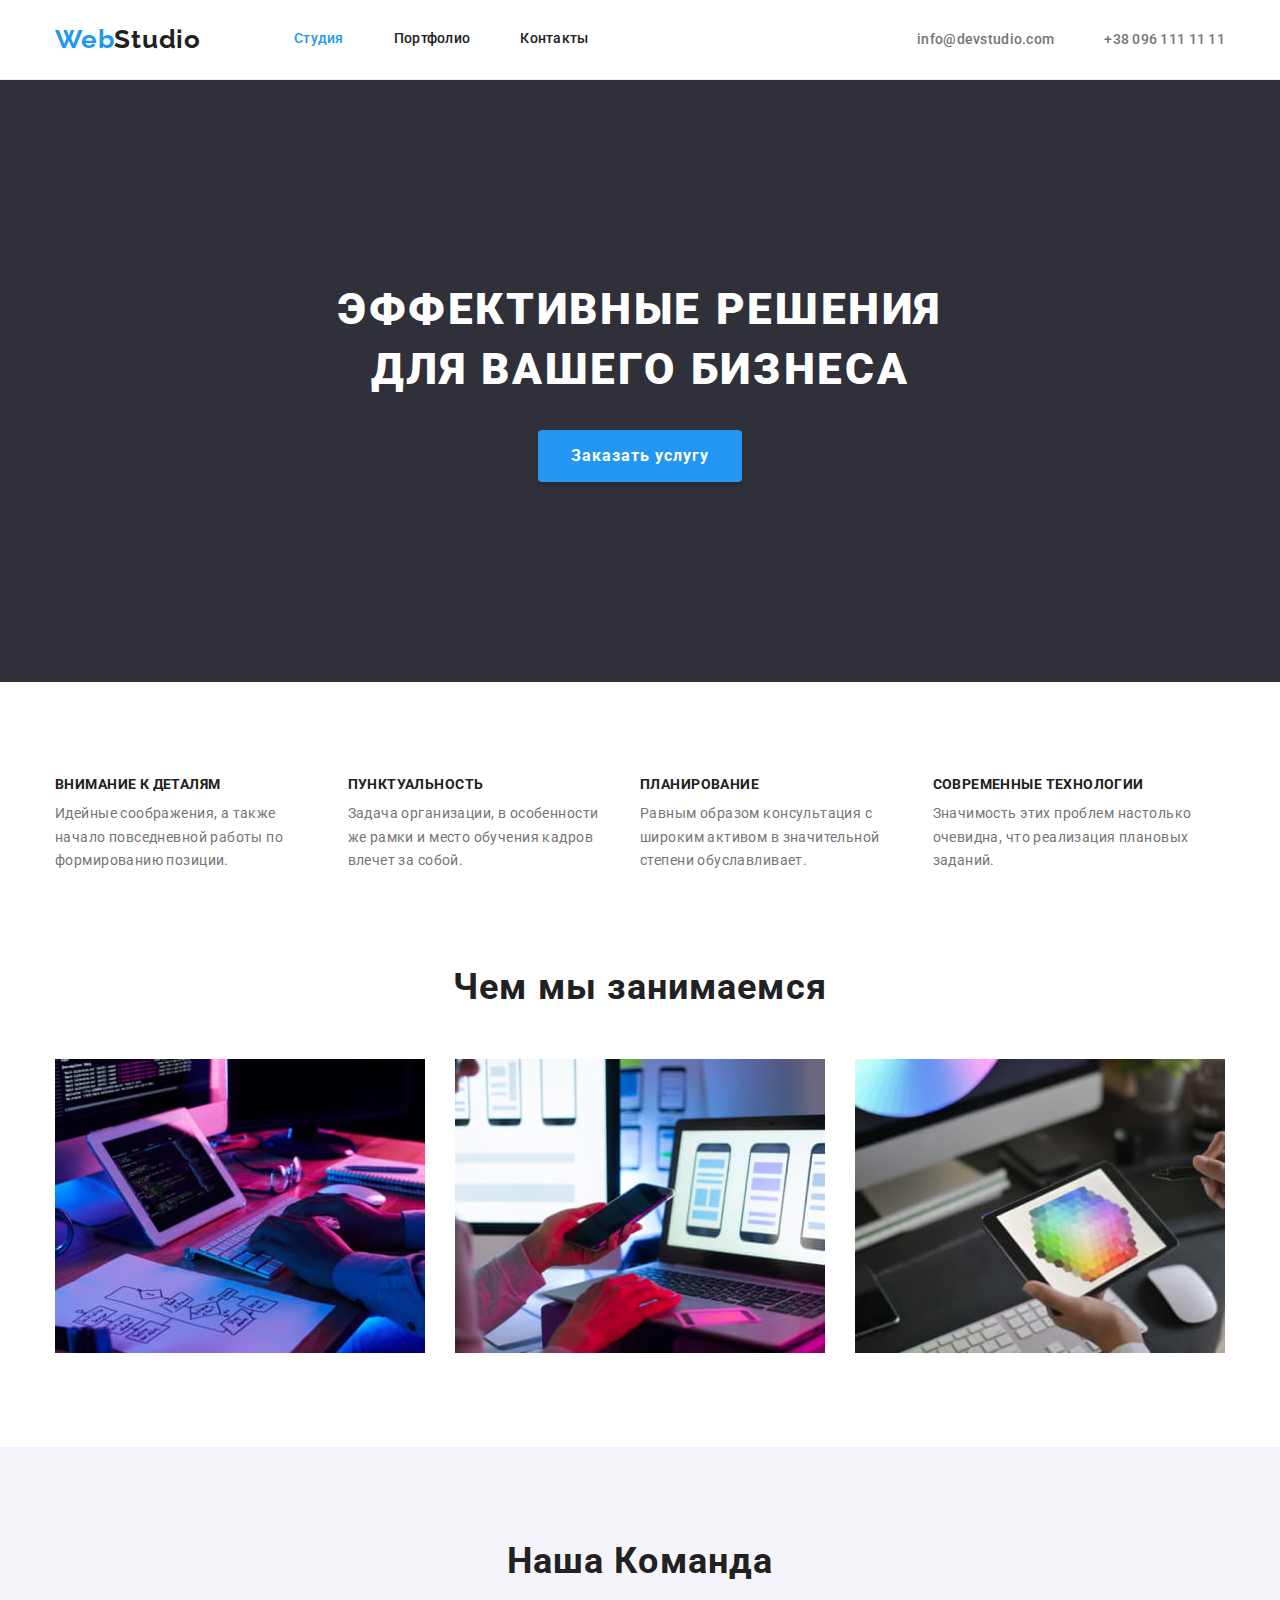
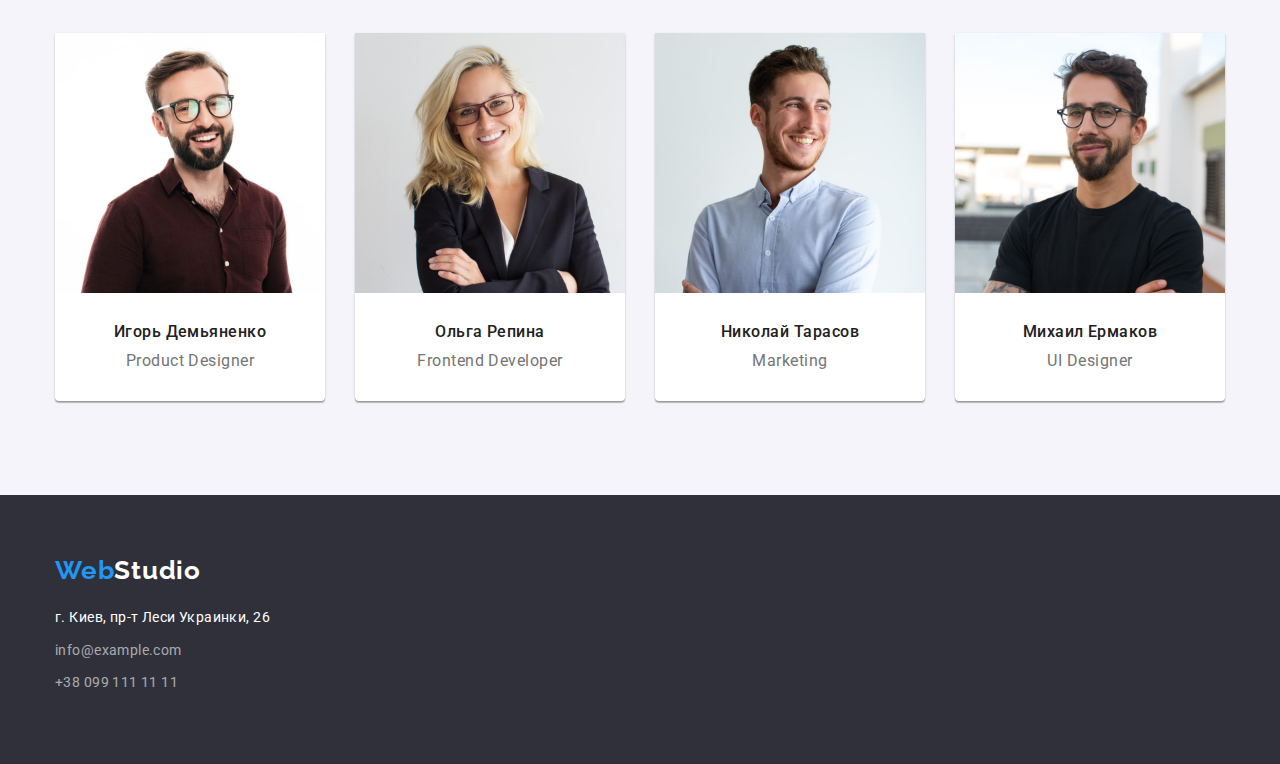
==== index.html @ 769a9702 "+" ====
<!DOCTYPE html>
<html lang="ru">
  <head>
    <meta charset="UTF-8" />
    <meta name="viewport" content="width=device-width, initial-scale=1.0" />
    <title>Студия</title>
    <link rel="preconnect" href="https://fonts.googleapis.com" />
    <link rel="preconnect" href="https://fonts.gstatic.com" crossorigin />
    <link
      href="https://fonts.googleapis.com/css2?family=Raleway:wght@700&family=Roboto:wght@400;500;700;900&display=swap"
      rel="stylesheet"
    />
    <link
      rel="stylesheet"
      href="https://cdnjs.cloudflare.com/ajax/libs/modern-normalize/1.1.0/modern-normalize.min.css"
      integrity="sha512-wpPYUAdjBVSE4KJnH1VR1HeZfpl1ub8YT/NKx4PuQ5NmX2tKuGu6U/JRp5y+Y8XG2tV+wKQpNHVUX03MfMFn9Q=="
      crossorigin="anonymous"
      referrerpolicy="no-referrer"
    />
    <link rel="stylesheet" href="./css/styles.css" />
  </head>
  <body>
    <!-- верхняя линия -->
    <header class="header">
      <section class="section-nav">
       <div class="container header-container">
     <nav class="header-navigation">
          <div class="logo">
            <a class="logo link" href="./index.html">Web<span>Studio</span></a>
          </div>
            <ul class="site-nav list">
              <li class="header-item">
                <a href="#" class="header-link current link">Студия</a>
              </li>
              <li class="header-item">
                <a href="./portfolio.html" class="header-link link"
                  >Портфолио</a>
              </li>
              <li class="header-item">
                <a href="#" class="header-link link">Контакты</a>
              </li>
            </ul>
          </nav>
          <div class="header-navigation connect">
            <a class="navigation-link link" href="mailto:info@devstudio.com"
              >info@devstudio.com</a>
            <a class="navigation-link link" href="tel:+380961111111"
              >+38 096 111 11 11</a>
          </div>
        </nav>
    </div>
    </section>
    </header>
    <!-- tagline -->
    <main>
      <section class="section hero">
        <div class="container hero-container">
          <h1 class="hero-title">эффективные решения для вашего бизнеса</h1>
          <button class="btn hero-button" type="button">Заказать услугу</button>
        </div>
      </section>
      <!-- особенности -->
      <section class="section">
        <div class="container">
          <h2 class="section-title" hidden>Наши преимущества</h2>
          <ul class="description list">
            <li class="description-item">
              <h3 class="description-title">внимание к деталям</h3>
              <p class="description-text">Идейные соображения, а также начало повседневной работы по
                формированию позиции.
              </p>
            </li>
            <li class="description-item">
              <h3 class="description-title">пунктуальность</h3>
              <p class="description-text">Задача организации, в особенности же рамки и место обучения
                кадров влечет за собой.
              </p>
            </li>
            <li class="description-item">
              <h3 class="description-title">планирование</h3>
              <p class="description-text">Равным образом консультация с широким активом в значительной
                степени обуславливает.
              </p>
            </li>
            <li class="description-item">
              <h3 class="description-title">современные технологии</h3>
              <p class="description-text">Значимость этих проблем настолько очевидна, что реализация
                плановых заданий.
              </p>
            </li>
          </ul>
        </div>
      </section>
      <!-- чем мы занимаемся -->
      <section class="section about">
        <div class="container">
          <h2 class="section-title">Чем мы занимаемся</h2>
          <ul class="gallery list">
            <li class="about-item">
              <img
                src="./img/img.jpg"
                alt="пальцы на клавиатуре печатают код"
                width="370"
                height="294"
              />
            </li>
            <li class="about-item">
              <img
                src="./img/img-2.jpg"
                alt="женщина с телефоном в руках смотрит на экран ноутбука"
                width="370"
                height="294"
              />
            </li>
            <li class="about-item">
              <img
                src="./img/img-3.jpg"
                alt="девушка на планшете смотрит на цветовую палитру"
                width="370"
                height="294"
              />
            </li>
          </ul>
        </div>
      </section>
      <!-- наша команда -->
      <section class="section team">
        <div class="container team-cards">
          <h2 class="section-title">Наша Команда</h2>
          <ul class="gallery list">
            <li class="team-section-item">
              <div class="card">
                <img
                  src="./img/img01.jpg"
                  alt="продукт дизайнер"
                  width="270"
                  height="260"
                />
                <div class="card-body">
                  <h3 class="cards-title">Игорь Демьяненко</h3>
                  <p class="team-item-text">Product Designer</p>
                </div>
              </div>
            </li>
            <li class="team-section-item">
              <div class="card">
                <img
                  src="./img/img02.jpg"
                  alt="фронтэнд разработчик"
                  width="270"
                  height="260"
                />
                <div class="card-body">
                  <h3 class="cards-title">Ольга Репина</h3>
                  <p class="team-item-text">Frontend Developer</p>
                </div>
              </div>
            </li>
            <li class="team-section-item">
              <div class="card">
                <img
                  src="./img/img03.jpg"
                  alt="маркетинг"
                  width="270"
                  height="260"
                />
                <div class="card-body">
                  <h3 class="cards-title">Николай Тарасов</h3>
                  <p class="team-item-text">Marketing</p>
                </div>
              </div>
            </li>
            <li class="team-section-item">
              <div class="card">
                <img
                  src="./img/img04.jpg"
                  alt="UI дизайнер"
                  width="270"
                  height="260"
                />
                <div class="card-body">
                  <h3 class="cards-title">Михаил Ермаков</h3>
                  <p class="team-item-text">UI Designer</p>
                </div>
              </div>
            </li>
          </ul>
        </div>
      </section>
    </main>
    <!-- подвал -->
    <footer class="footer">
      <div class="container">
        <div class="footer-design">
          <a class="logo logo-white link" href="./index.html"
            >Web<span>Studio</span></a
          >
        </div>
        <!--адрес-->
        <address class="footer-contacts">
          <ul class="footer-list list">
            <li class="footer-item">
              <a
                class="adress link"
                href="https://goo.gl/maps/Gm489NzdUtgBx8p3A"
                target="_blank"
                rel="noopener noreferrer"
                >г. Киев, пр-т Леси Украинки, 26</a
              >
            </li>
            <li class="footer-item">
              <a class="footer-link link" href="mailto:info@example.com"
                >info@example.com</a
              >
            </li>
            <li class="footer-item">
              <a class="footer-link link" href="tel:+380991111111"
                >+38 099 111 11 11</a
              >
            </li>
          </ul>
        </address>
      </div>
    </footer>
  </body>
</html>
---- css/styles.css ----
:root {
  --primary-text-color: #212121;
  --second-text-color: #ffffff;
  --accent-color: #2196f3;
  --hero-bg-color: #2f303a;
  --paragraph-color: #757575;
  --link-color: #757575;
  --footer-link-color: rgba(255, 255, 255, 0.6);
  --team-bg-color: #f5f4fa;
  --footer-bg-color: #2f303a;
  --first-button-color: #ffffff;
  --second-button-color: #212121;
  --main-bg-lite-color: #ffffff;
}

html {
  box-sizing: border-box;
}

*,
*::before,
*::after {
  box-sizing: inherit;
}

body {
  font-family: Roboto, sans-serif;
  background-color: var(--second-text-color);
  color: var(--primary-text-color);
  padding: 0;
  margin: 0;
  border: none;
  outline: none;
}

.container {
  width: 1200px;
  margin: 0 auto;
  padding: 0 15px;
}

.section {
  display: block;
  text-align: center;
  padding: 94px 0;
}

img {
  display: block;
  max-width: 100%;
  height: auto;
}

.list {
  list-style: none;
  margin: 0;
  padding: 0;
}

.header {
  border-bottom: 1px solid #ececec;
}

.link {
  text-decoration: none;
}

a {
  display: inline-block;
  text-decoration: none;
  color: inherit;
  cursor: pointer;
}

p,
ul,
h1,
h2,
h3,
h4,
h5,
h6 {
  padding: 0;
  margin: 0;
  border: none;
  outline: none;
}

ul {
  list-style: none;
}

.visually-hidden {
  position: absolute;
  width: 1px;
  height: 1px;
  margin: -1px;
  border: 0;
  padding: 0;
  white-space: nowrap;
  clip-path: inset(100%);
  clip: rect(0 0 0 0);
  overflow: hidden;
}

/* ------HEADER------ */

.header {
  display: flex;
  justify-content: space-between;
  justify-content: center;
  height: 80px;
  padding-top: 24px;
  padding-bottom: 25px;
  border-bottom: 1px solid #ececec;
}

.header-container {
  display: flex;
  align-items: center;
  box-sizing: border-box;
  min-width: 1200px;
  align-content: center;
  background-color: var(--main-bg-lite-color);
}

.connect {
  margin-left: auto;
}

.header-navigation {
  display: flex;
  align-items: center;
  font-style: normal;
  font-weight: 500;
  font-size: 14px;
  line-height: 16px;
  letter-spacing: 0.02em;
}

.logo {
  color: var(--accent-color);
  font-family: Raleway, sans-serif;
  display: inline-block;
  font-weight: 700;
  font-size: 26px;
  line-height: 1.19;
  letter-spacing: 0.03em;
}
.logo span {
  color: var(--primary-text-color);
}

.header-link {
  align-items: center;
  font-weight: 500;
  font-size: 14px;
  line-height: 1.14;
  letter-spacing: 0.02em;
}
.header-link:hover,
.header-link:focus {
  color: var(--accent-color);
}

.navigation-link {
  color: var(--link-color);
  margin-left: 50px;
}
.navigation-link:hover,
.navigation-link:focus {
  color: var(--accent-color);
}
.site-nav {
  display: flex;
  align-items: center;
  flex-wrap: wrap;
  margin-left: 93px;
}
.header-item {
  display: flex;
  align-items: center;
  padding-right: 50px;
}

.site-nav .header-link.current {
  color: var(--accent-color);
}

/* ------HERO------ */
.hero {
  max-width: 1600px;
  min-height: 600px;
  text-align: center;
  align-items: center;
  margin-right: auto;
  margin-left: auto;
  padding-top: 200px;
  padding-bottom: 200px;
  background: var(--hero-bg-color);
}

.hero-container {
  display: flex;
  flex-direction: column;
  justify-content: center;
  align-items: center;
}

.section.hero {
  border: 1 px solid transparent;
}

.hero-title {
  max-width: 696px;
  text-transform: uppercase;
  margin: 0 auto 30px;
  padding: 0;
  color: var(--second-text-color);
  font-weight: 900;
  font-size: 44px;
  line-height: 1.36;
  letter-spacing: 0.06em;
}

.hero-button {
  min-width: 200 px;
  font-weight: 700;
  font-family: inherit;
  font-size: 16px;
  line-height: 1.87;
  display: inline-block;
  align-items: center;
  text-align: center;
  letter-spacing: 0.06em;
  color: var(--first-button-color);
  margin: 0 auto;
  padding: 10px 32px;
  border: 1px solid transparent;
  border-radius: 4 px;
}
.hero-button {
  background: var(--accent-color);
  box-shadow: 0px 4px 4px rgba(0, 0, 0, 0.15);
  border-radius: 4px;
}

.btn {
  cursor: pointer;
  min-height: 38 px;
  padding: 6 px 22 px;
  font-style: inherit;
}

/* Sections */

.section-title {
  text-align: center;
  font-weight: 700;
  font-size: 36px;
  line-height: 1.16;
  letter-spacing: 0.03em;
  margin-bottom: 50px;
  color: var(--primary-text-color);
}
.description {
  display: flex;
  align-items: center;
  text-align: left;
  justify-content: space-between;
}

.description-item {
  width: 270px;
  font-size: 14px;
  letter-spacing: 0.03em;
  color: var(--paragraph-color);
  margin-right: 30px;
}

.description-title {
  margin-bottom: 10px;
  text-transform: uppercase;
  font-weight: 700;
  font-size: 14px;
  line-height: 16px;
  letter-spacing: 0.03em;
  color: var(--primary-text-color);
}

.description-text {
  line-height: 1.71;
}

/* ------ABOUT------ */

.about {
  display: flex;
  flex-wrap: wrap;
  justify-content: space-between;
  padding-top: 0;
  flex-basis: calc (100% / 3 - 30px);
}

.gallery {
  display: flex;
  justify-content: space-between;
  align-items: center;
  margin: 0 auto;
}

.about-item {
  mix-blend-mode: normal;
}

/* ------TEAM------ */
.team {
  background-color: var(--team-bg-color);
}

.team-cards {
  align-items: center;
}
.card {
  background-color: var(--main-bg-lite-color);
  box-shadow: 0px 1px 3px rgba(0, 0, 0, 0.12), 0px 1px 1px rgba(0, 0, 0, 0.14),
    0px 2px 1px rgba(0, 0, 0, 0.2);
  border-radius: 0px 0px 4px 4px;
}
.card-body {
  padding-top: 30px;
  padding-bottom: 30px;
}

.team-item {
  background: #ffffff;
  box-shadow: 0px 1px 3px rgba(0, 0, 0, 0.12), 0px 1px 1px rgba(0, 0, 0, 0.14),
    0px 2px 1px rgba(0, 0, 0, 0.2);
  border-radius: 0px 0px 4px 4px;
}
.cards-title {
  font-weight: 500;
  font-size: 16px;
  line-height: 1.18;
  text-align: center;
  letter-spacing: 0.03em;
  margin: 0 0 10px 0;
}

.team-item-text {
  font-size: 16px;
  line-height: 1.18;
  text-align: center;
  letter-spacing: 0.03em;
  margin: 0;
  padding: 0;
  color: var(--paragraph-color);
}

/* ------FOOTER------ */
.logo-white span {
  color: var(--second-text-color);
}

.footer {
  padding: 60px 0;
  background: var(--footer-bg-color);
  color: var(--second-text-color);
}
.footer-design {
  width: 1170px;
  margin-bottom: 20px;
}
.footer-contacts {
  display: flex;
  flex-direction: column;
}
.footer-link {
  font-style: normal;
  font-size: 14px;
  line-height: 1.71;
  letter-spacing: 0.03em;
  color: var(--footer-link-color);
  margin-bottom: 9px;
}
.footer-link:hover,
.footer-link:focus {
  color: var(--accent-color);
}
.footer-item > a.adress {
  font-size: 14px;
  line-height: 1.71;
  letter-spacing: 0.03em;
  color: var(--second-text-color);
  font-style: normal;
  margin-bottom: 9px;
}
/* --------------------PORTFOLIO-------------------- */

.menu-list {
  display: flex;
  justify-content: center;
  margin-bottom: 50px;
}
.menu-button {
  font-weight: 500;
  font-size: 16px;
  line-height: 1.62;
  text-align: center;
  letter-spacing: 0.03em;
  color: var(--second-button-color);
  font-family: inherit;
  cursor: pointer;
  border: none;
  background: #f5f4fa;
  border-radius: 4px;
  padding: 6px 22px;
}

.menu-item {
  margin-right: 8px;
}

.menu-button:hover,
.menu-button:focus {
  background-color: var(--accent-color);
  color: var(--second-text-color);
}

.portfolio {
  display: flex;
  flex-wrap: wrap;
  text-align: left;
  margin-right: -30px;
  margin-bottom: -30px;
}
.portfolio-item {
  display: flex;
  flex-direction: column;
  margin-right: 30px;
  margin-bottom: 30px;
}

.portfolio-description {
  border: 1px solid #eeeeee;
  border-top: none;
  padding: 20px 24px;
}

.portfolio-name {
  font-weight: 700;
  font-size: 18px;
  line-height: 2;
  letter-spacing: 0.06em;
  color: var(--primary-text-color);
  margin-bottom: 4px;
}
.portfolio-text {
  font-size: 16px;
  line-height: 1.87;
  letter-spacing: 0.03em;
  color: var(--link-color);
}

.active {
  color: var(--second-text-color);
  background-color: var(--accent-color);
  box-shadow: 0px 3px 1px rgba(0, 0, 0, 0.1), 0px 1px 2px rgba(0, 0, 0, 0.08),
    0px 2px 2px rgba(0, 0, 0, 0.12);
}
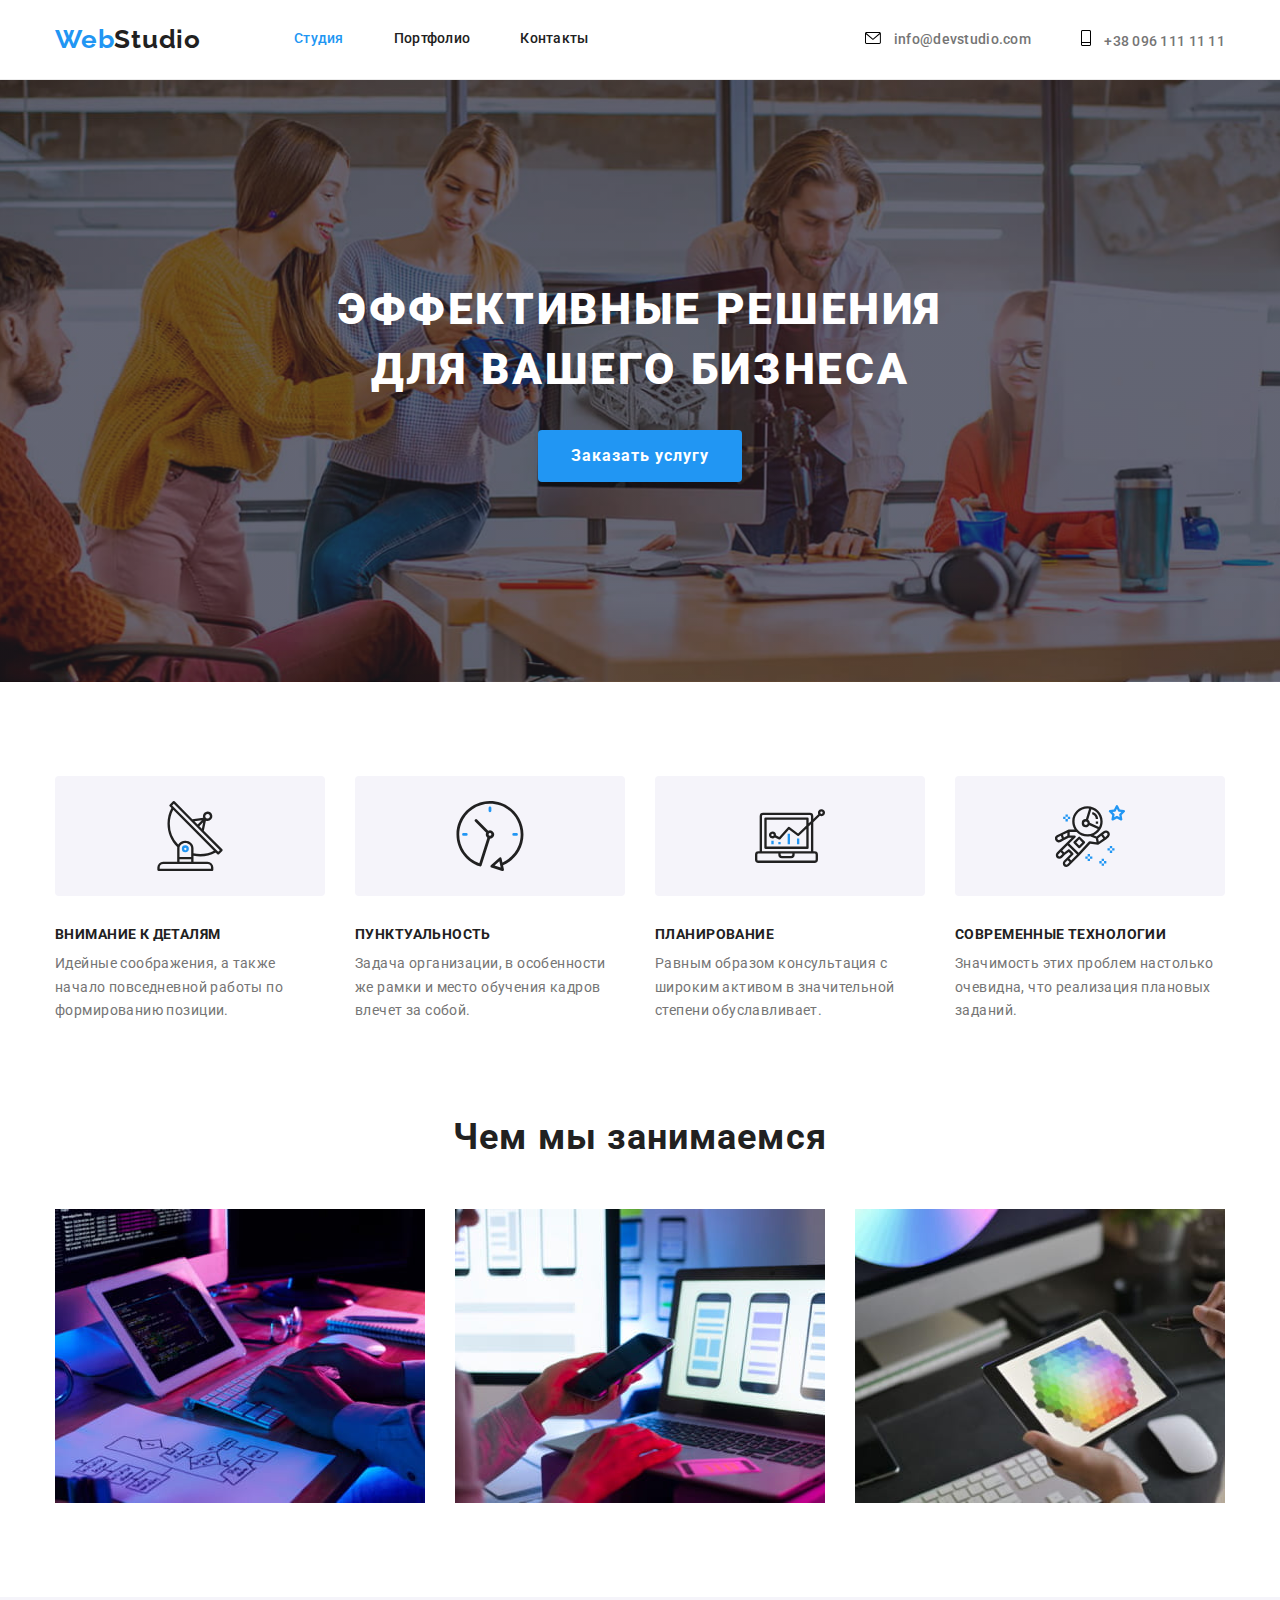
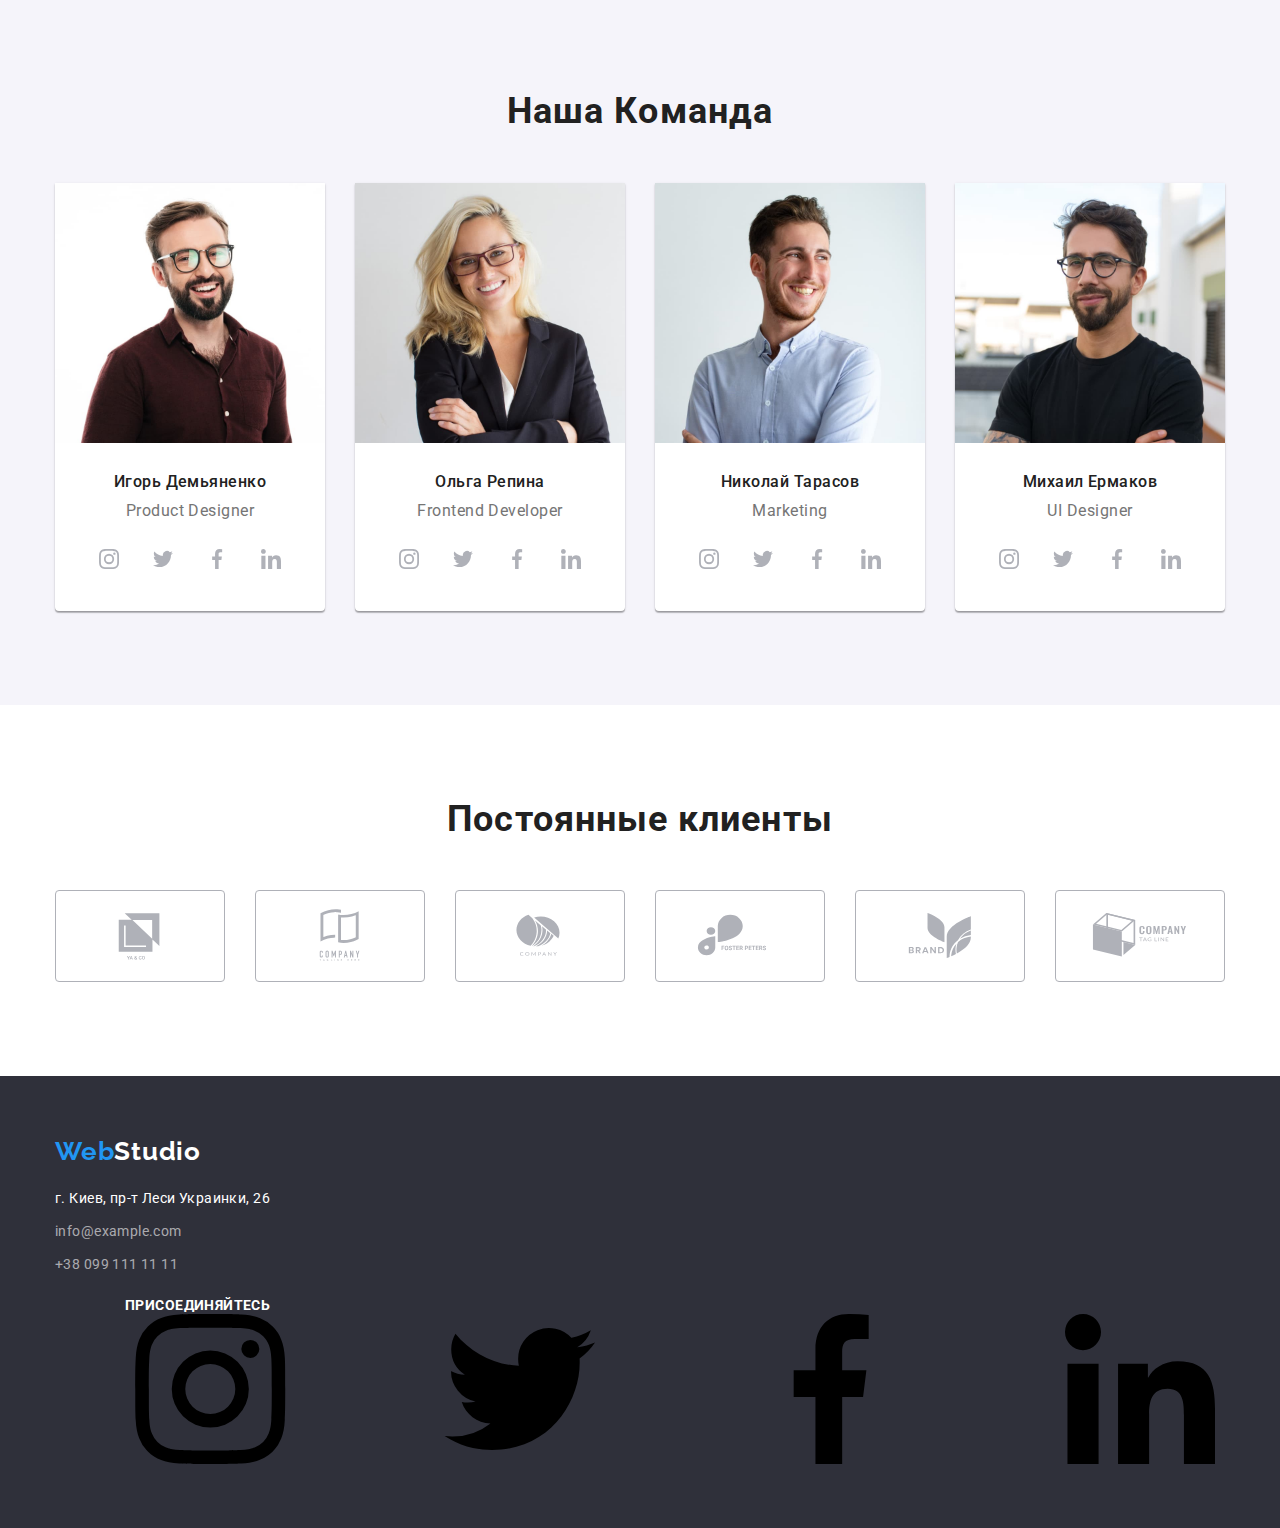
==== commit 1380670d: "svg" ====
--- a/index.html
+++ b/index.html
@@ -42,10 +42,16 @@
             </ul>
           </nav>
           <div class="header-navigation connect">
-            <a class="navigation-link link" href="mailto:info@devstudio.com"
-              >info@devstudio.com</a>
-            <a class="navigation-link link" href="tel:+380961111111"
-              >+38 096 111 11 11</a>
+            <a class="navigation-link link" href="mailto:info@devstudio.com">
+              <svg class="header-svg" width="16" height="12">
+                <use href="./img/icons.svg#icon-mail"></use>
+              </svg>
+              info@devstudio.com</a>
+            <a class="navigation-link link" href="tel:+380961111111">
+              <svg class="header-svg" width="10" height="16">
+                <use href="./img/icons.svg#icon-tel"></use>
+              </svg>
+              +38 096 111 11 11</a>
           </div>
         </nav>
     </div>
@@ -61,28 +67,48 @@
       </section>
       <!-- особенности -->
       <section class="section">
-        <div class="container">
+         <div class="container icon-main">
           <h2 class="section-title" hidden>Наши преимущества</h2>
           <ul class="description list">
             <li class="description-item">
+          <div class="svg-bg">
+            <svg class="svg-main">
+              <use href="./img/icons.svg#icon-antenna"></use>
+            </svg>
+          </div>
               <h3 class="description-title">внимание к деталям</h3>
               <p class="description-text">Идейные соображения, а также начало повседневной работы по
                 формированию позиции.
               </p>
             </li>
             <li class="description-item">
+                <div class="svg-bg">
+            <svg class="svg-main">
+              <use href="./img/icons.svg#icon-clock"></use>
+            </svg>
+          </div>
               <h3 class="description-title">пунктуальность</h3>
               <p class="description-text">Задача организации, в особенности же рамки и место обучения
                 кадров влечет за собой.
               </p>
             </li>
             <li class="description-item">
+               <div class="svg-bg">
+            <svg class="svg-main">
+              <use href="./img/icons.svg#icon-diagram"></use>
+            </svg>
+          </div>
               <h3 class="description-title">планирование</h3>
               <p class="description-text">Равным образом консультация с широким активом в значительной
                 степени обуславливает.
               </p>
             </li>
             <li class="description-item">
+              <div class="svg-bg">
+            <svg class="svg-main">
+              <use href="./img/icons.svg#icon-astronaut"></use>
+            </svg>
+          </div>
               <h3 class="description-title">современные технологии</h3>
               <p class="description-text">Значимость этих проблем настолько очевидна, что реализация
                 плановых заданий.
@@ -139,6 +165,36 @@
                 <div class="card-body">
                   <h3 class="cards-title">Игорь Демьяненко</h3>
                   <p class="team-item-text">Product Designer</p>
+                  <ul class="team-social list">
+                    <li class="team-social-item">
+                      <a href="team-social-link link" target="blanc" rel="noopener nofollow" href="https://www.instagram.com/?hl=ru">
+                        <svg class="team-social-link-svg" width="20px" height="20px">
+                          <use href="./img/icons.svg#icon-instagram"></use>
+                        </svg>
+                      </a>
+                    </li>
+                    <li class="team-social-item">
+                      <a href="team-social-link link" target="blanc" rel="noopener nofollow" href="https://twitter.com/?lang=ru">
+                        <svg class="team-social-link-svg" width="20px" height="20px">
+                          <use href="./img/icons.svg#icon-twitter"></use>
+                        </svg>
+                      </a>
+                    </li>
+                    <li class="team-social-item">
+                      <a href="team-social-link link" target="blanc" rel="noopener nofollow" href="https://www.facebook.com/">
+                        <svg class="team-social-link-svg" width="20px" height="20px">
+                          <use href="./img/icons.svg#icon-facebook"></use>
+                        </svg>
+                      </a>
+                    </li>
+                    <li class="team-social-item">
+                      <a href="team-social-link link" target="blanc" rel="noopener nofollow" href="https://ru.linkedin.com/">
+                        <svg class="team-social-link-svg" width="20px" height="20px">
+                          <use href="./img/icons.svg#icon-linkedin"></use>
+                        </svg>
+                      </a>
+                    </li>
+                  </ul>
                 </div>
               </div>
             </li>
@@ -153,6 +209,36 @@
                 <div class="card-body">
                   <h3 class="cards-title">Ольга Репина</h3>
                   <p class="team-item-text">Frontend Developer</p>
+                  <ul class="team-social list">
+                    <li class="team-social-item">
+                      <a href="team-social-link link" target="blanc" rel="noopener nofollow" href="https://www.instagram.com/?hl=ru">
+                        <svg class="team-social-link-svg" width="20px" height="20px">
+                          <use href="./img/icons.svg#icon-instagram"></use>
+                        </svg>
+                      </a>
+                    </li>
+                    <li class="team-social-item">
+                      <a href="team-social-link link" target="blanc" rel="noopener nofollow" href="https://twitter.com/?lang=ru">
+                        <svg class="team-social-link-svg" width="20px" height="20px">
+                          <use href="./img/icons.svg#icon-twitter"></use>
+                        </svg>
+                      </a>
+                    </li>
+                    <li class="team-social-item">
+                      <a href="team-social-link link" target="blanc" rel="noopener nofollow" href="https://www.facebook.com/">
+                        <svg class="team-social-link-svg" width="20px" height="20px">
+                          <use href="./img/icons.svg#icon-facebook"></use>
+                        </svg>
+                      </a>
+                    </li>
+                    <li class="team-social-item">
+                      <a href="team-social-link link" target="blanc" rel="noopener nofollow" href="https://ru.linkedin.com/">
+                        <svg class="team-social-link-svg" width="20px" height="20px">
+                          <use href="./img/icons.svg#icon-linkedin"></use>
+                        </svg>
+                      </a>
+                    </li>
+                  </ul>
                 </div>
               </div>
             </li>
@@ -167,6 +253,36 @@
                 <div class="card-body">
                   <h3 class="cards-title">Николай Тарасов</h3>
                   <p class="team-item-text">Marketing</p>
+                  <ul class="team-social list">
+                    <li class="team-social-item">
+                      <a href="team-social-link link" target="blanc" rel="noopener nofollow" href="https://www.instagram.com/?hl=ru">
+                        <svg class="team-social-link-svg" width="20px" height="20px">
+                          <use href="./img/icons.svg#icon-instagram"></use>
+                        </svg>
+                      </a>
+                    </li>
+                    <li class="team-social-item">
+                      <a href="team-social-link link" target="blanc" rel="noopener nofollow" href="https://twitter.com/?lang=ru">
+                        <svg class="team-social-link-svg" width="20px" height="20px">
+                          <use href="./img/icons.svg#icon-twitter"></use>
+                        </svg>
+                      </a>
+                    </li>
+                    <li class="team-social-item">
+                      <a href="team-social-link link" target="blanc" rel="noopener nofollow" href="https://www.facebook.com/">
+                        <svg class="team-social-link-svg" width="20px" height="20px">
+                          <use href="./img/icons.svg#icon-facebook"></use>
+                        </svg>
+                      </a>
+                    </li>
+                    <li class="team-social-item">
+                      <a href="team-social-link link" target="blanc" rel="noopener nofollow" href="https://ru.linkedin.com/">
+                        <svg class="team-social-link-svg" width="20px" height="20px">
+                          <use href="./img/icons.svg#icon-linkedin"></use>
+                        </svg>
+                      </a>
+                    </li>
+                  </ul>
                 </div>
               </div>
             </li>
@@ -181,20 +297,99 @@
                 <div class="card-body">
                   <h3 class="cards-title">Михаил Ермаков</h3>
                   <p class="team-item-text">UI Designer</p>
+                  <ul class="team-social list">
+                    <li class="team-social-item">
+                      <a href="team-social-link link" target="blanc" rel="noopener nofollow" href="https://www.instagram.com/?hl=ru">
+                        <svg class="team-social-link-svg" width="20px" height="20px">
+                          <use href="./img/icons.svg#icon-instagram"></use>
+                        </svg>
+                      </a>
+                    </li>
+                    <li class="team-social-item">
+                      <a href="team-social-link link" target="blanc" rel="noopener nofollow" href="https://twitter.com/?lang=ru">
+                        <svg class="team-social-link-svg" width="20px" height="20px">
+                          <use href="./img/icons.svg#icon-twitter"></use>
+                        </svg>
+                      </a>
+                    </li>
+                    <li class="team-social-item">
+                      <a href="team-social-link link" target="blanc" rel="noopener nofollow" href="https://www.facebook.com/">
+                        <svg class="team-social-link-svg" width="20px" height="20px">
+                          <use href="./img/icons.svg#icon-facebook"></use>
+                        </svg>
+                      </a>
+                    </li>
+                    <li class="team-social-item">
+                      <a href="team-social-link link" target="blanc" rel="noopener nofollow" href="https://ru.linkedin.com/">
+                        <svg class="team-social-link-svg" width="20px" height="20px">
+                          <use href="./img/icons.svg#icon-linkedin"></use>
+                        </svg>
+                      </a>
+                    </li>
+                  </ul>
                 </div>
               </div>
             </li>
           </ul>
         </div>
+      </section>
+      <section class="section clients">
+       <div class="container regular-clients">
+         <h2 class="section-title">Постоянные клиенты</h2>
+         <ul class="regular-clients-list list">
+           <li class="regular-clients-item">
+             <a class="clients-link link" href="">
+               <svg class="clients-svg">
+                 <use href="./img/icons.svg#icon-union"></use>
+               </svg>
+             </a>
+           </li>
+           <li class="regular-clients-item">
+             <a class="clients-link link" href="">
+               <svg class="clients-svg">
+                 <use href="./img/icons.svg#icon-company"></use>
+               </svg>
+             </a>
+           </li>
+           <li class="regular-clients-item">
+             <a class="clients-link link" href="">
+               <svg class="clients-svg">
+                 <use href="./img/icons.svg#icon-ellipse"></use>
+               </svg>
+             </a>
+           </li>
+           <li class="regular-clients-item">
+             <a class="clients-link link" href="">
+               <svg class="clients-svg">
+                 <use href="./img/icons.svg#icon-foster"></use>
+               </svg>
+             </a>
+           </li>
+           <li class="regular-clients-item">
+             <a class="clients-link link" href="">
+               <svg class="clients-svg">
+                 <use href="./img/icons.svg#icon-brand"></use>
+               </svg>
+             </a>
+           </li>
+           <li class="regular-clients-item">
+             <a class="clients-link link" href="">
+               <svg class="clients-svg">
+                 <use href="./img/icons.svg#icon-client_last"></use>
+               </svg>
+             </a>
+           </li>
+         </ul>
+       </div> 
       </section>
     </main>
     <!-- подвал -->
     <footer class="footer">
-      <div class="container">
+      <div class="container footer-container">
+        <div class="footer-left">
         <div class="footer-design">
           <a class="logo logo-white link" href="./index.html"
-            >Web<span>Studio</span></a
-          >
+            >Web<span>Studio</span></a>
         </div>
         <!--адрес-->
         <address class="footer-contacts">
@@ -220,6 +415,40 @@
             </li>
           </ul>
         </address>
+        </div>
+        <div class="footer-social">
+          <h3 class="footer-title">присоединяйтесь</h3>
+          <ul class="footer-social-list list">
+            <li class="footer-social-item">
+              <a href="footer-social-link">
+                <svg class="footer-social-svg">
+                  <use href="./img/icons.svg#icon-instagram"></use>
+                </svg>
+              </a>
+            </li>
+            <li class="footer-social-item">
+              <a href="footer-social-link">
+                <svg class="footer-social-svg">
+                  <use href="./img/icons.svg#icon-twitter"></use>
+                </svg>
+              </a>
+            </li>
+            <li class="footer-social-item">
+              <a href="footer-social-link">
+                <svg class="footer-social-svg">
+                  <use href="./img/icons.svg#icon-facebook"></use>
+                </svg>
+              </a>
+            </li>
+            <li class="footer-social-item">
+              <a href="footer-social-link">
+                <svg class="footer-social-svg">
+                  <use href="./img/icons.svg#icon-linkedin"></use>
+                </svg>
+              </a>
+            </li>
+          </ul>
+        </div>
       </div>
     </footer>
   </body>
--- a/css/styles.css
+++ b/css/styles.css
@@ -10,6 +10,7 @@
   --footer-bg-color: #2f303a;
   --first-button-color: #ffffff;
   --second-button-color: #212121;
+  --icon-color: #afb1b8;
   --main-bg-lite-color: #ffffff;
 }
 
@@ -177,6 +178,18 @@
   flex-wrap: wrap;
   margin-left: 93px;
 }
+
+.header-svg {
+  align-items: center;
+  justify-content: center;
+  margin-right: 10px;
+}
+
+.header-svg:hover,
+.header-svg:focus {
+  color: var(--accent-color);
+}
+
 .header-item {
   display: flex;
   align-items: center;
@@ -209,6 +222,15 @@
 
 .section.hero {
   border: 1 px solid transparent;
+  background-image: linear-gradient(
+      to right,
+      rgba(47, 48, 58, 0.4),
+      rgba(47, 48, 58, 0.4)
+    ),
+    url(../img/bg.jpg);
+  background-color: #c4c4c4;
+  background-position: center;
+  background-size: cover;
 }
 
 .hero-title {
@@ -263,6 +285,29 @@
   margin-bottom: 50px;
   color: var(--primary-text-color);
 }
+
+.icon-main {
+  display: flex;
+  justify-content: space-between;
+}
+
+.svg-bg {
+  display: flex;
+  align-items: center;
+  justify-content: center;
+  margin-bottom: 30px;
+  width: 270px;
+  height: 120px;
+  background-color: #f5f4fa;
+  border-radius: 4px;
+}
+
+.svg-main {
+  display: flex;
+  width: 70px;
+  height: 70px;
+}
+
 .description {
   display: flex;
   align-items: center;
@@ -352,9 +397,66 @@
   line-height: 1.18;
   text-align: center;
   letter-spacing: 0.03em;
-  margin: 0;
+  margin-bottom: 16px;
   padding: 0;
   color: var(--paragraph-color);
+}
+
+.team-social {
+  display: flex;
+  align-items: center;
+  justify-content: center;
+  padding: 0px;
+}
+
+.team-social :last-child {
+  margin-right: 0px;
+}
+
+.team-social-item {
+  border: none;
+  align-items: center;
+  justify-content: center;
+  margin-right: 10px;
+  width: 44px;
+  height: 44px;
+  padding: 12px;
+  border-radius: 50%;
+}
+
+.team-social-link {
+  justify-content: center;
+  display: block;
+  margin-right: 10px;
+  fill: #afb1b8;
+}
+
+.team-social-link-svg {
+  width: 20px;
+  height: 20px;
+  background-color: transparent;
+  fill: #afb1b8;
+}
+
+/* ----------CLIENTS--------- */
+.regular-clients-list {
+  display: flex;
+  justify-content: space-between;
+}
+
+.clients-link {
+  display: flex;
+  align-items: center;
+  justify-content: center;
+  width: 170px;
+  height: 92px;
+  fill: #afb1b8;
+  border: 1px solid #afb1b8;
+  border-radius: 4px;
+}
+.clients-svg {
+  width: 106px;
+  height: 60px;
 }
 
 /* ------FOOTER------ */
@@ -367,6 +469,7 @@
   background: var(--footer-bg-color);
   color: var(--second-text-color);
 }
+
 .footer-design {
   width: 1170px;
   margin-bottom: 20px;
@@ -394,6 +497,37 @@
   color: var(--second-text-color);
   font-style: normal;
   margin-bottom: 9px;
+}
+
+.footer-title {
+  display: flex;
+  font-weight: 700;
+  font-size: 14px;
+  line-height: 1.14;
+  letter-spacing: 0.03em;
+  text-transform: uppercase;
+  color: var(--second-text-color);
+}
+
+.footer-social {
+  margin-left: 70px;
+  padding-top: 12px;
+}
+
+.footer-social-list {
+  display: flex;
+  justify-content: center;
+}
+.footer-social-item:not(:last-child) {
+  margin-right: 10px;
+}
+.footer-social-link {
+  display: flex;
+  justify-content: center;
+  align-items: center;
+  width: 44px;
+  height: 44px;
+  border-radius: 50%;
 }
 /* --------------------PORTFOLIO-------------------- */
 
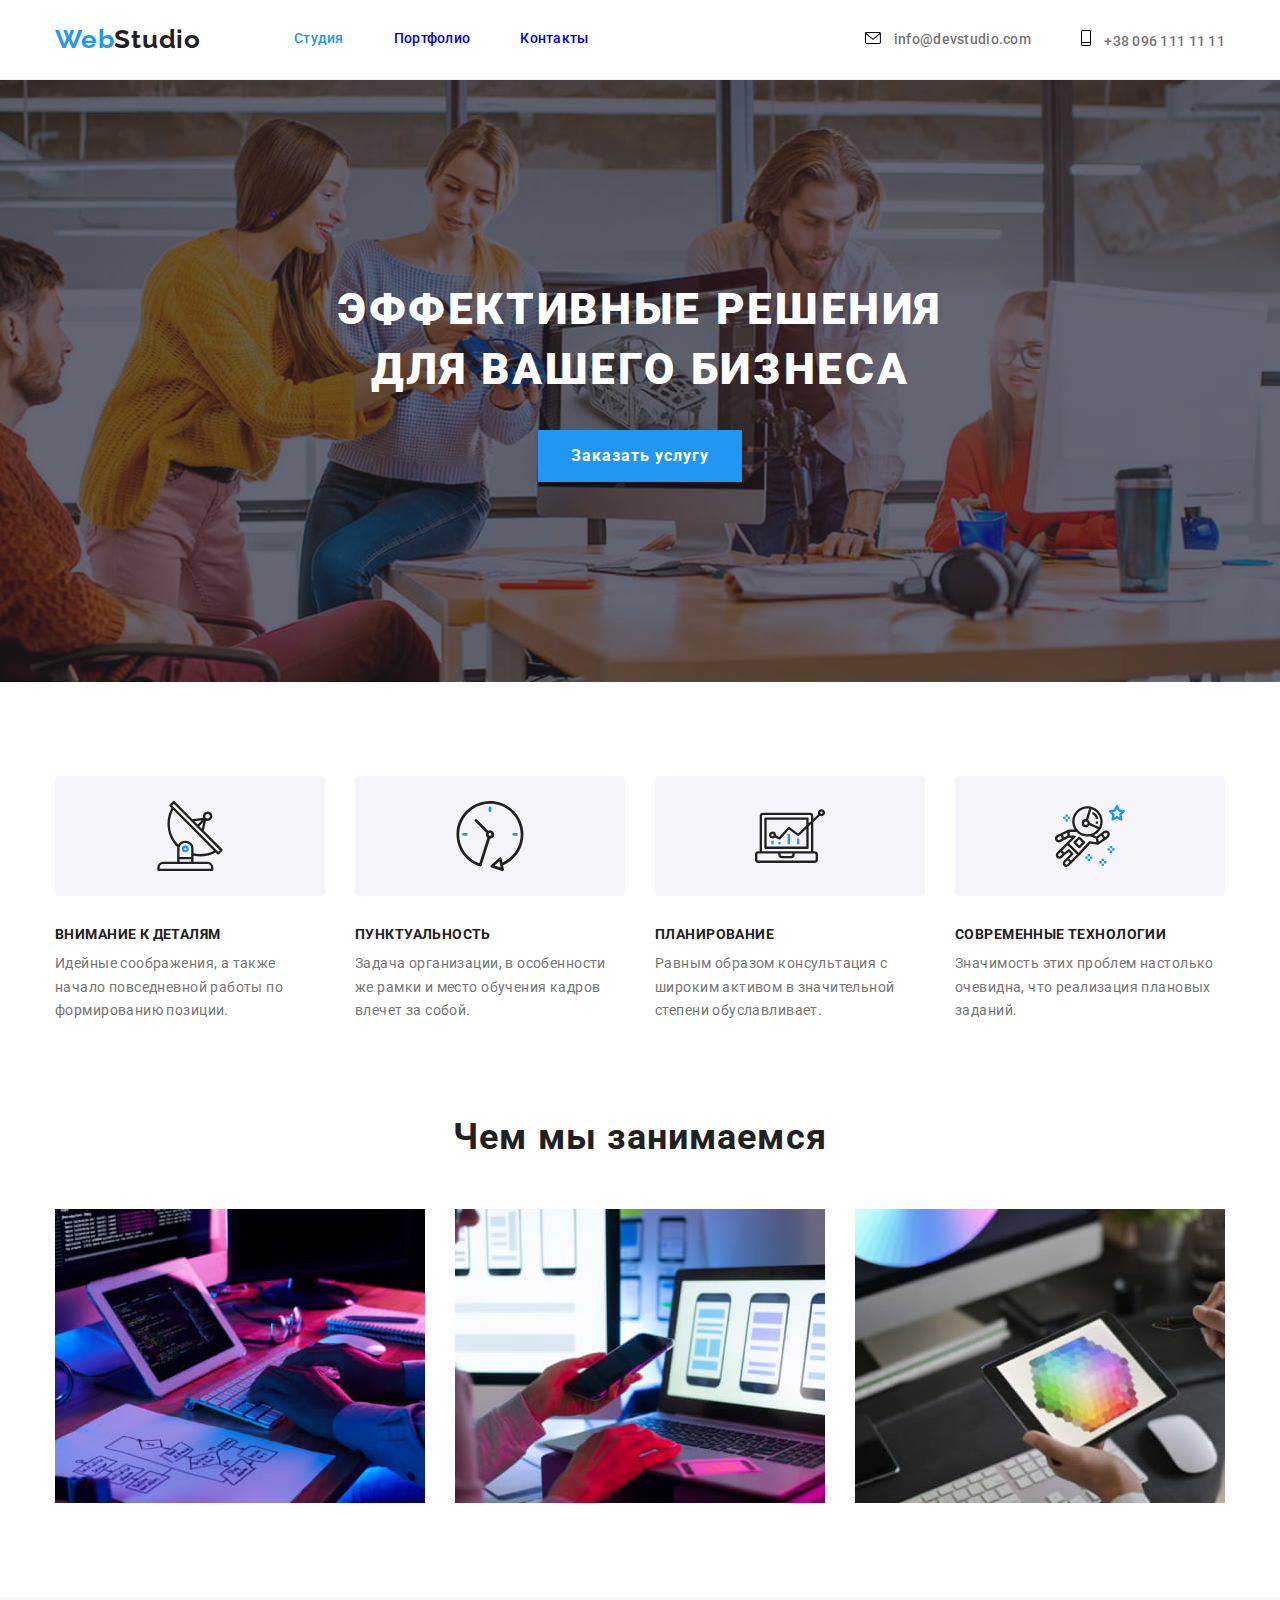
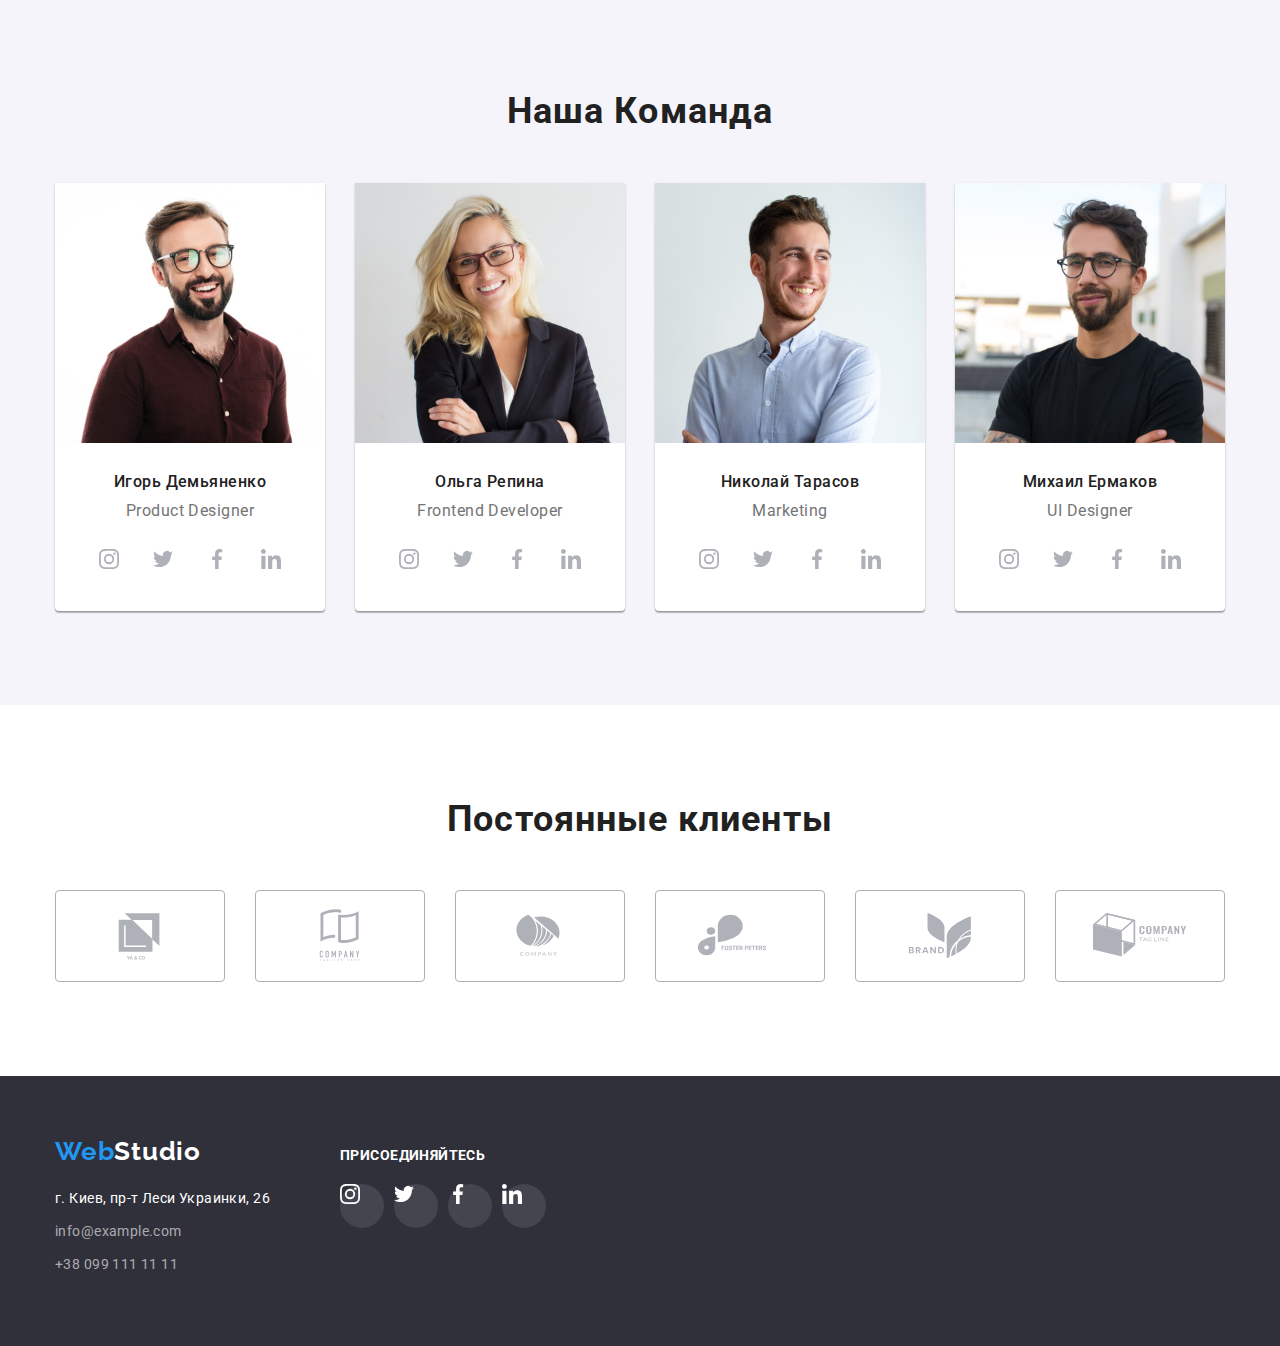
==== commit fa05afd0: "social content" ====
--- a/index.html
+++ b/index.html
@@ -62,7 +62,7 @@
       <section class="section hero">
         <div class="container hero-container">
           <h1 class="hero-title">эффективные решения для вашего бизнеса</h1>
-          <button class="btn hero-button" type="button">Заказать услугу</button>
+          <button type="button" class="hero-button btn">Заказать услугу</button>
         </div>
       </section>
       <!-- особенности -->
@@ -385,7 +385,7 @@
     </main>
     <!-- подвал -->
     <footer class="footer">
-      <div class="container footer-container">
+      <div class="container">
         <div class="footer-left">
         <div class="footer-design">
           <a class="logo logo-white link" href="./index.html"
@@ -420,28 +420,28 @@
           <h3 class="footer-title">присоединяйтесь</h3>
           <ul class="footer-social-list list">
             <li class="footer-social-item">
-              <a href="footer-social-link">
+              <a href="footer-social-link link">
                 <svg class="footer-social-svg">
                   <use href="./img/icons.svg#icon-instagram"></use>
                 </svg>
               </a>
             </li>
             <li class="footer-social-item">
-              <a href="footer-social-link">
+              <a href="footer-social-link link">
                 <svg class="footer-social-svg">
                   <use href="./img/icons.svg#icon-twitter"></use>
                 </svg>
               </a>
             </li>
             <li class="footer-social-item">
-              <a href="footer-social-link">
+              <a href="footer-social-link link">
                 <svg class="footer-social-svg">
                   <use href="./img/icons.svg#icon-facebook"></use>
                 </svg>
               </a>
             </li>
             <li class="footer-social-item">
-              <a href="footer-social-link">
+              <a href="footer-social-link link">
                 <svg class="footer-social-svg">
                   <use href="./img/icons.svg#icon-linkedin"></use>
                 </svg>
--- a/css/styles.css
+++ b/css/styles.css
@@ -38,6 +38,8 @@
   width: 1200px;
   margin: 0 auto;
   padding: 0 15px;
+
+  /*outline: 2px solid blue; */
 }
 
 .section {
@@ -66,10 +68,13 @@
   text-decoration: none;
 }
 
+.link:hover,
+.link:focus {
+  color: var(--accent-color);
+}
+
 a {
   display: inline-block;
-  text-decoration: none;
-  color: inherit;
   cursor: pointer;
 }
 
@@ -83,8 +88,6 @@
 h6 {
   padding: 0;
   margin: 0;
-  border: none;
-  outline: none;
 }
 
 ul {
@@ -259,12 +262,6 @@
   margin: 0 auto;
   padding: 10px 32px;
   border: 1px solid transparent;
-  border-radius: 4 px;
-}
-.hero-button {
-  background: var(--accent-color);
-  box-shadow: 0px 4px 4px rgba(0, 0, 0, 0.15);
-  border-radius: 4px;
 }
 
 .btn {
@@ -272,6 +269,9 @@
   min-height: 38 px;
   padding: 6 px 22 px;
   font-style: inherit;
+  border-radius: 4 px;
+  background: var(--accent-color);
+  box-shadow: 0px 4px 4px rgba(0, 0, 0, 0.15);
 }
 
 /* Sections */
@@ -469,13 +469,14 @@
   background: var(--footer-bg-color);
   color: var(--second-text-color);
 }
-
+.footer > .container {
+  display: flex;
+  align-items: baseline;
+}
 .footer-design {
-  width: 1170px;
   margin-bottom: 20px;
 }
 .footer-contacts {
-  display: flex;
   flex-direction: column;
 }
 .footer-link {
@@ -499,19 +500,19 @@
   margin-bottom: 9px;
 }
 
+.footer-social {
+  margin-left: 70px;
+  padding-top: 12px;
+}
+
 .footer-title {
-  display: flex;
   font-weight: 700;
   font-size: 14px;
   line-height: 1.14;
   letter-spacing: 0.03em;
   text-transform: uppercase;
   color: var(--second-text-color);
-}
-
-.footer-social {
-  margin-left: 70px;
-  padding-top: 12px;
+  margin-bottom: 20px;
 }
 
 .footer-social-list {
@@ -521,14 +522,25 @@
 .footer-social-item:not(:last-child) {
   margin-right: 10px;
 }
-.footer-social-link {
-  display: flex;
-  justify-content: center;
-  align-items: center;
+
+.footer-social-item {
   width: 44px;
   height: 44px;
   border-radius: 50%;
-}
+  background: rgba(255, 255, 255, 0.1);
+}
+
+.footer-social-link {
+  width: 100%;
+  height: 100%;
+}
+
+.footer-social-svg {
+  width: 20px;
+  height: 20px;
+  fill: #ffffff;
+}
+
 /* --------------------PORTFOLIO-------------------- */
 
 .menu-list {
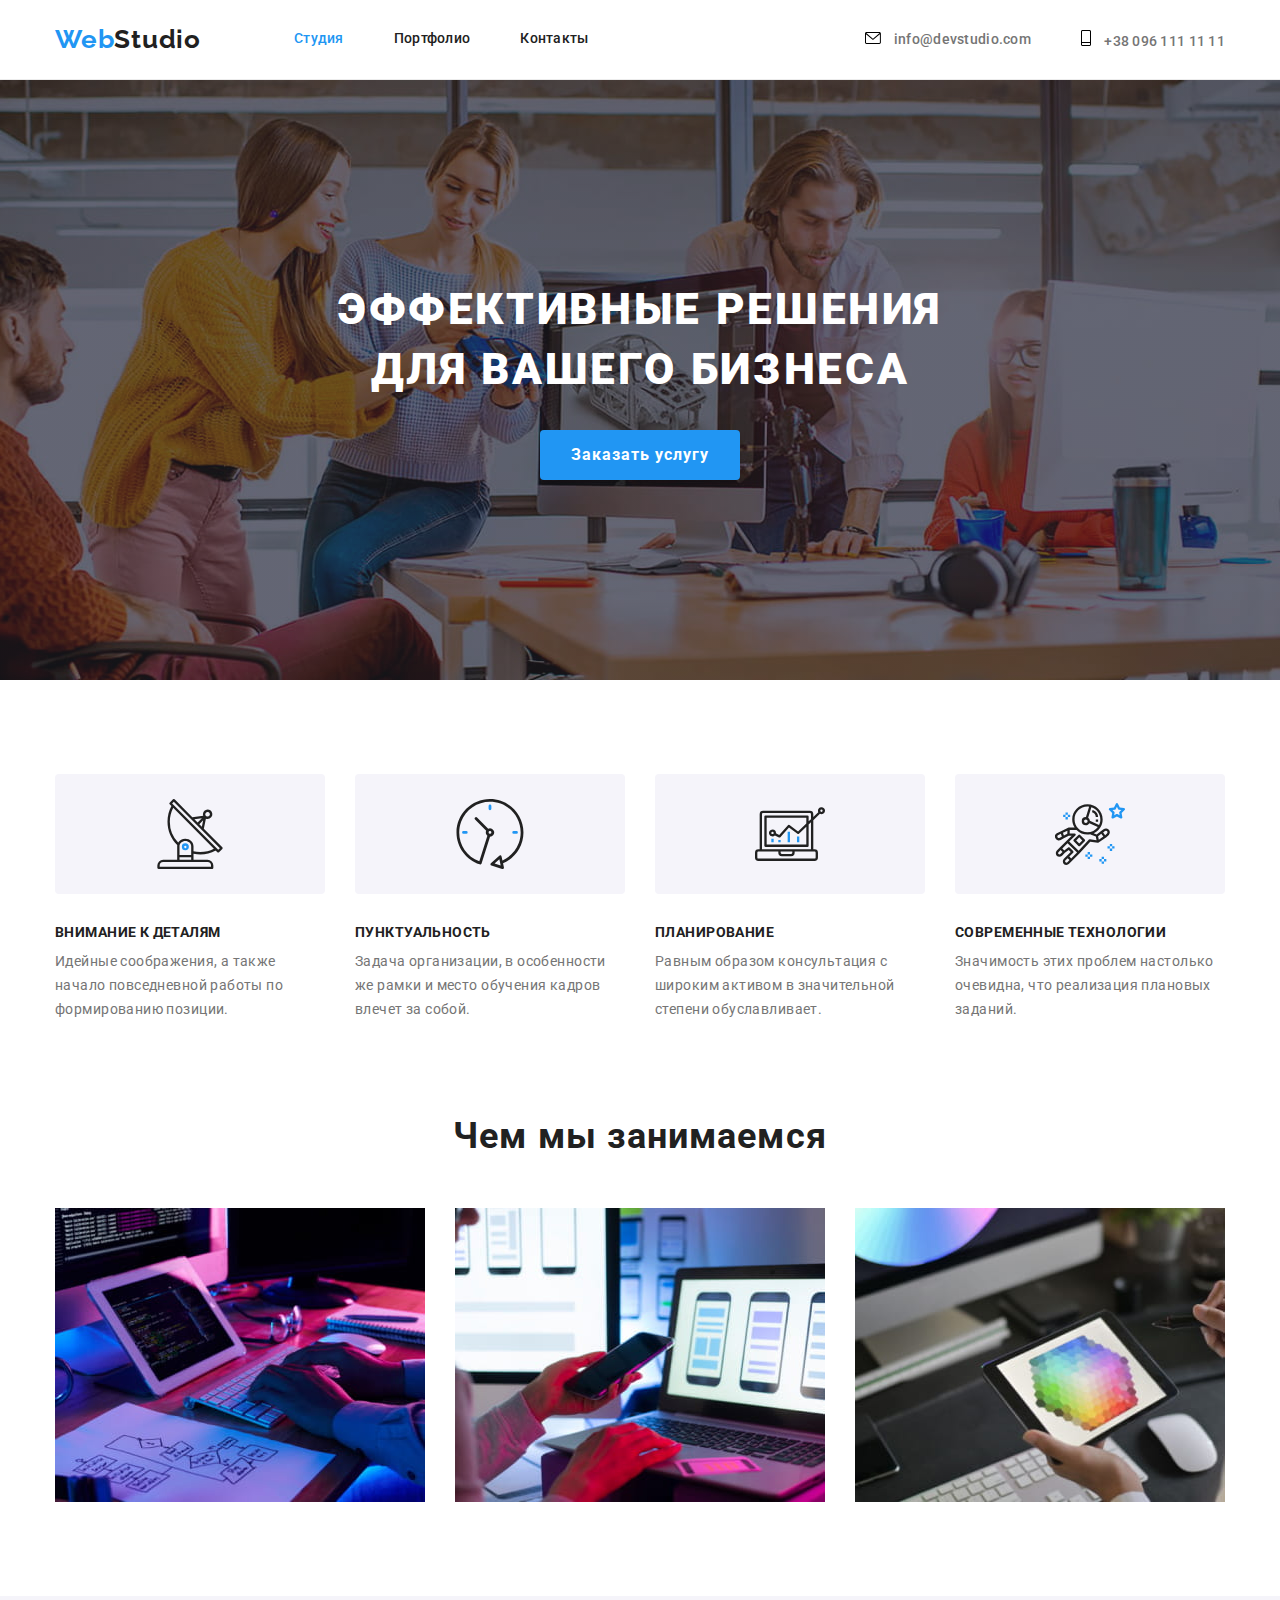
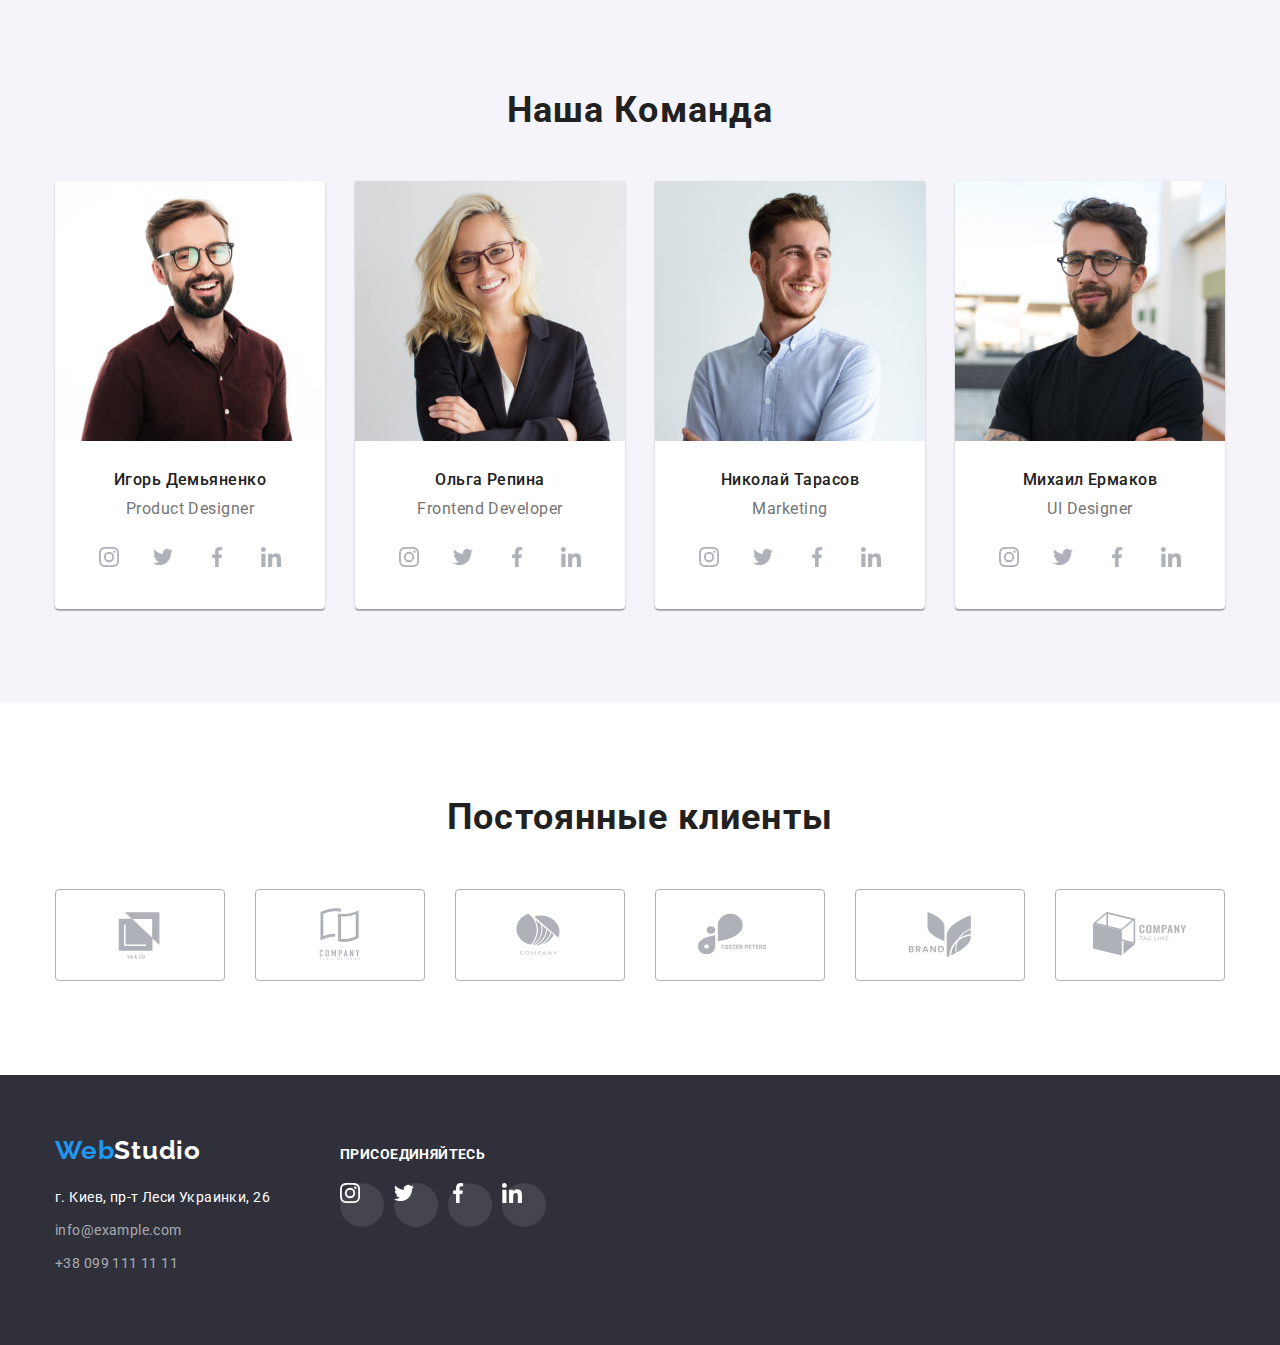
==== commit 7877a0b1: "validator css done" ====
--- a/index.html
+++ b/index.html
@@ -23,18 +23,21 @@
     <!-- верхняя линия -->
     <header class="header">
       <section class="section-nav">
-       <div class="container header-container">
-     <nav class="header-navigation">
-          <div class="logo">
-            <a class="logo link" href="./index.html">Web<span>Studio</span></a>
-          </div>
+        <div class="container header-container">
+          <nav class="header-navigation">
+            <div class="logo">
+              <a class="logo link" href="./index.html"
+                >Web<span>Studio</span></a
+              >
+            </div>
             <ul class="site-nav list">
               <li class="header-item">
                 <a href="#" class="header-link current link">Студия</a>
               </li>
               <li class="header-item">
                 <a href="./portfolio.html" class="header-link link"
-                  >Портфолио</a>
+                  >Портфолио</a
+                >
               </li>
               <li class="header-item">
                 <a href="#" class="header-link link">Контакты</a>
@@ -46,16 +49,17 @@
               <svg class="header-svg" width="16" height="12">
                 <use href="./img/icons.svg#icon-mail"></use>
               </svg>
-              info@devstudio.com</a>
+              info@devstudio.com</a
+            >
             <a class="navigation-link link" href="tel:+380961111111">
               <svg class="header-svg" width="10" height="16">
                 <use href="./img/icons.svg#icon-tel"></use>
               </svg>
-              +38 096 111 11 11</a>
+              +38 096 111 11 11</a
+            >
           </div>
-        </nav>
-    </div>
-    </section>
+        </div>
+      </section>
     </header>
     <!-- tagline -->
     <main>
@@ -67,50 +71,54 @@
       </section>
       <!-- особенности -->
       <section class="section">
-         <div class="container icon-main">
+        <div class="container icon-main">
           <h2 class="section-title" hidden>Наши преимущества</h2>
           <ul class="description list">
             <li class="description-item">
-          <div class="svg-bg">
-            <svg class="svg-main">
-              <use href="./img/icons.svg#icon-antenna"></use>
-            </svg>
-          </div>
+              <div class="svg-bg">
+                <svg class="svg-main">
+                  <use href="./img/icons.svg#icon-antenna"></use>
+                </svg>
+              </div>
               <h3 class="description-title">внимание к деталям</h3>
-              <p class="description-text">Идейные соображения, а также начало повседневной работы по
+              <p class="description-text">
+                Идейные соображения, а также начало повседневной работы по
                 формированию позиции.
               </p>
             </li>
             <li class="description-item">
-                <div class="svg-bg">
-            <svg class="svg-main">
-              <use href="./img/icons.svg#icon-clock"></use>
-            </svg>
-          </div>
+              <div class="svg-bg">
+                <svg class="svg-main">
+                  <use href="./img/icons.svg#icon-clock"></use>
+                </svg>
+              </div>
               <h3 class="description-title">пунктуальность</h3>
-              <p class="description-text">Задача организации, в особенности же рамки и место обучения
+              <p class="description-text">
+                Задача организации, в особенности же рамки и место обучения
                 кадров влечет за собой.
               </p>
             </li>
             <li class="description-item">
-               <div class="svg-bg">
-            <svg class="svg-main">
-              <use href="./img/icons.svg#icon-diagram"></use>
-            </svg>
-          </div>
+              <div class="svg-bg">
+                <svg class="svg-main">
+                  <use href="./img/icons.svg#icon-diagram"></use>
+                </svg>
+              </div>
               <h3 class="description-title">планирование</h3>
-              <p class="description-text">Равным образом консультация с широким активом в значительной
+              <p class="description-text">
+                Равным образом консультация с широким активом в значительной
                 степени обуславливает.
               </p>
             </li>
             <li class="description-item">
               <div class="svg-bg">
-            <svg class="svg-main">
-              <use href="./img/icons.svg#icon-astronaut"></use>
-            </svg>
-          </div>
+                <svg class="svg-main">
+                  <use href="./img/icons.svg#icon-astronaut"></use>
+                </svg>
+              </div>
               <h3 class="description-title">современные технологии</h3>
-              <p class="description-text">Значимость этих проблем настолько очевидна, что реализация
+              <p class="description-text">
+                Значимость этих проблем настолько очевидна, что реализация
                 плановых заданий.
               </p>
             </li>
@@ -167,29 +175,65 @@
                   <p class="team-item-text">Product Designer</p>
                   <ul class="team-social list">
                     <li class="team-social-item">
-                      <a href="team-social-link link" target="blanc" rel="noopener nofollow" href="https://www.instagram.com/?hl=ru">
-                        <svg class="team-social-link-svg" width="20px" height="20px">
+                      <a
+                        class="team-social-link link"
+                        target="blanc"
+                        rel="noopener nofollow"
+                        href="https://www.instagram.com/?hl=ru"
+                      >
+                        <svg
+                          class="team-social-link-svg"
+                          width="20px"
+                          height="20px"
+                        >
                           <use href="./img/icons.svg#icon-instagram"></use>
                         </svg>
                       </a>
                     </li>
                     <li class="team-social-item">
-                      <a href="team-social-link link" target="blanc" rel="noopener nofollow" href="https://twitter.com/?lang=ru">
-                        <svg class="team-social-link-svg" width="20px" height="20px">
+                      <a
+                        class="team-social-link link"
+                        target="blanc"
+                        rel="noopener nofollow"
+                        href="https://twitter.com/?lang=ru"
+                      >
+                        <svg
+                          class="team-social-link-svg"
+                          width="20px"
+                          height="20px"
+                        >
                           <use href="./img/icons.svg#icon-twitter"></use>
                         </svg>
                       </a>
                     </li>
                     <li class="team-social-item">
-                      <a href="team-social-link link" target="blanc" rel="noopener nofollow" href="https://www.facebook.com/">
-                        <svg class="team-social-link-svg" width="20px" height="20px">
+                      <a
+                        class="team-social-link link"
+                        target="blanc"
+                        rel="noopener nofollow"
+                        href="https://www.facebook.com/"
+                      >
+                        <svg
+                          class="team-social-link-svg"
+                          width="20px"
+                          height="20px"
+                        >
                           <use href="./img/icons.svg#icon-facebook"></use>
                         </svg>
                       </a>
                     </li>
                     <li class="team-social-item">
-                      <a href="team-social-link link" target="blanc" rel="noopener nofollow" href="https://ru.linkedin.com/">
-                        <svg class="team-social-link-svg" width="20px" height="20px">
+                      <a
+                        class="team-social-link link"
+                        target="blanc"
+                        rel="noopener nofollow"
+                        href="https://ru.linkedin.com/"
+                      >
+                        <svg
+                          class="team-social-link-svg"
+                          width="20px"
+                          height="20px"
+                        >
                           <use href="./img/icons.svg#icon-linkedin"></use>
                         </svg>
                       </a>
@@ -211,29 +255,65 @@
                   <p class="team-item-text">Frontend Developer</p>
                   <ul class="team-social list">
                     <li class="team-social-item">
-                      <a href="team-social-link link" target="blanc" rel="noopener nofollow" href="https://www.instagram.com/?hl=ru">
-                        <svg class="team-social-link-svg" width="20px" height="20px">
+                      <a
+                        class="team-social-link link"
+                        target="blanc"
+                        rel="noopener nofollow"
+                        href="https://www.instagram.com/?hl=ru"
+                      >
+                        <svg
+                          class="team-social-link-svg"
+                          width="20px"
+                          height="20px"
+                        >
                           <use href="./img/icons.svg#icon-instagram"></use>
                         </svg>
                       </a>
                     </li>
                     <li class="team-social-item">
-                      <a href="team-social-link link" target="blanc" rel="noopener nofollow" href="https://twitter.com/?lang=ru">
-                        <svg class="team-social-link-svg" width="20px" height="20px">
+                      <a
+                        class="team-social-link link"
+                        target="blanc"
+                        rel="noopener nofollow"
+                        href="https://twitter.com/?lang=ru"
+                      >
+                        <svg
+                          class="team-social-link-svg"
+                          width="20px"
+                          height="20px"
+                        >
                           <use href="./img/icons.svg#icon-twitter"></use>
                         </svg>
                       </a>
                     </li>
                     <li class="team-social-item">
-                      <a href="team-social-link link" target="blanc" rel="noopener nofollow" href="https://www.facebook.com/">
-                        <svg class="team-social-link-svg" width="20px" height="20px">
+                      <a
+                        class="team-social-link link"
+                        target="blanc"
+                        rel="noopener nofollow"
+                        href="https://www.facebook.com/"
+                      >
+                        <svg
+                          class="team-social-link-svg"
+                          width="20px"
+                          height="20px"
+                        >
                           <use href="./img/icons.svg#icon-facebook"></use>
                         </svg>
                       </a>
                     </li>
                     <li class="team-social-item">
-                      <a href="team-social-link link" target="blanc" rel="noopener nofollow" href="https://ru.linkedin.com/">
-                        <svg class="team-social-link-svg" width="20px" height="20px">
+                      <a
+                        class="team-social-link link"
+                        target="blanc"
+                        rel="noopener nofollow"
+                        href="https://ru.linkedin.com/"
+                      >
+                        <svg
+                          class="team-social-link-svg"
+                          width="20px"
+                          height="20px"
+                        >
                           <use href="./img/icons.svg#icon-linkedin"></use>
                         </svg>
                       </a>
@@ -255,29 +335,65 @@
                   <p class="team-item-text">Marketing</p>
                   <ul class="team-social list">
                     <li class="team-social-item">
-                      <a href="team-social-link link" target="blanc" rel="noopener nofollow" href="https://www.instagram.com/?hl=ru">
-                        <svg class="team-social-link-svg" width="20px" height="20px">
+                      <a
+                        class="team-social-link link"
+                        target="blanc"
+                        rel="noopener nofollow"
+                        href="https://www.instagram.com/?hl=ru"
+                      >
+                        <svg
+                          class="team-social-link-svg"
+                          width="20px"
+                          height="20px"
+                        >
                           <use href="./img/icons.svg#icon-instagram"></use>
                         </svg>
                       </a>
                     </li>
                     <li class="team-social-item">
-                      <a href="team-social-link link" target="blanc" rel="noopener nofollow" href="https://twitter.com/?lang=ru">
-                        <svg class="team-social-link-svg" width="20px" height="20px">
+                      <a
+                        class="team-social-link link"
+                        target="blanc"
+                        rel="noopener nofollow"
+                        href="https://twitter.com/?lang=ru"
+                      >
+                        <svg
+                          class="team-social-link-svg"
+                          width="20px"
+                          height="20px"
+                        >
                           <use href="./img/icons.svg#icon-twitter"></use>
                         </svg>
                       </a>
                     </li>
                     <li class="team-social-item">
-                      <a href="team-social-link link" target="blanc" rel="noopener nofollow" href="https://www.facebook.com/">
-                        <svg class="team-social-link-svg" width="20px" height="20px">
+                      <a
+                        class="team-social-link link"
+                        target="blanc"
+                        rel="noopener nofollow"
+                        href="https://www.facebook.com/"
+                      >
+                        <svg
+                          class="team-social-link-svg"
+                          width="20px"
+                          height="20px"
+                        >
                           <use href="./img/icons.svg#icon-facebook"></use>
                         </svg>
                       </a>
                     </li>
                     <li class="team-social-item">
-                      <a href="team-social-link link" target="blanc" rel="noopener nofollow" href="https://ru.linkedin.com/">
-                        <svg class="team-social-link-svg" width="20px" height="20px">
+                      <a
+                        class="team-social-link link"
+                        target="blanc"
+                        rel="noopener nofollow"
+                        href="https://ru.linkedin.com/"
+                      >
+                        <svg
+                          class="team-social-link-svg"
+                          width="20px"
+                          height="20px"
+                        >
                           <use href="./img/icons.svg#icon-linkedin"></use>
                         </svg>
                       </a>
@@ -299,29 +415,65 @@
                   <p class="team-item-text">UI Designer</p>
                   <ul class="team-social list">
                     <li class="team-social-item">
-                      <a href="team-social-link link" target="blanc" rel="noopener nofollow" href="https://www.instagram.com/?hl=ru">
-                        <svg class="team-social-link-svg" width="20px" height="20px">
+                      <a
+                        class="team-social-link link"
+                        target="blanc"
+                        rel="noopener nofollow"
+                        href="https://www.instagram.com/?hl=ru"
+                      >
+                        <svg
+                          class="team-social-link-svg"
+                          width="20px"
+                          height="20px"
+                        >
                           <use href="./img/icons.svg#icon-instagram"></use>
                         </svg>
                       </a>
                     </li>
                     <li class="team-social-item">
-                      <a href="team-social-link link" target="blanc" rel="noopener nofollow" href="https://twitter.com/?lang=ru">
-                        <svg class="team-social-link-svg" width="20px" height="20px">
+                      <a
+                        class="team-social-link link"
+                        target="blanc"
+                        rel="noopener nofollow"
+                        href="https://twitter.com/?lang=ru"
+                      >
+                        <svg
+                          class="team-social-link-svg"
+                          width="20px"
+                          height="20px"
+                        >
                           <use href="./img/icons.svg#icon-twitter"></use>
                         </svg>
                       </a>
                     </li>
                     <li class="team-social-item">
-                      <a href="team-social-link link" target="blanc" rel="noopener nofollow" href="https://www.facebook.com/">
-                        <svg class="team-social-link-svg" width="20px" height="20px">
+                      <a
+                        class="team-social-link link"
+                        target="blanc"
+                        rel="noopener nofollow"
+                        href="https://www.facebook.com/"
+                      >
+                        <svg
+                          class="team-social-link-svg"
+                          width="20px"
+                          height="20px"
+                        >
                           <use href="./img/icons.svg#icon-facebook"></use>
                         </svg>
                       </a>
                     </li>
                     <li class="team-social-item">
-                      <a href="team-social-link link" target="blanc" rel="noopener nofollow" href="https://ru.linkedin.com/">
-                        <svg class="team-social-link-svg" width="20px" height="20px">
+                      <a
+                        class="team-social-link link"
+                        target="blanc"
+                        rel="noopener nofollow"
+                        href="https://ru.linkedin.com/"
+                      >
+                        <svg
+                          class="team-social-link-svg"
+                          width="20px"
+                          height="20px"
+                        >
                           <use href="./img/icons.svg#icon-linkedin"></use>
                         </svg>
                       </a>
@@ -334,114 +486,115 @@
         </div>
       </section>
       <section class="section clients">
-       <div class="container regular-clients">
-         <h2 class="section-title">Постоянные клиенты</h2>
-         <ul class="regular-clients-list list">
-           <li class="regular-clients-item">
-             <a class="clients-link link" href="">
-               <svg class="clients-svg">
-                 <use href="./img/icons.svg#icon-union"></use>
-               </svg>
-             </a>
-           </li>
-           <li class="regular-clients-item">
-             <a class="clients-link link" href="">
-               <svg class="clients-svg">
-                 <use href="./img/icons.svg#icon-company"></use>
-               </svg>
-             </a>
-           </li>
-           <li class="regular-clients-item">
-             <a class="clients-link link" href="">
-               <svg class="clients-svg">
-                 <use href="./img/icons.svg#icon-ellipse"></use>
-               </svg>
-             </a>
-           </li>
-           <li class="regular-clients-item">
-             <a class="clients-link link" href="">
-               <svg class="clients-svg">
-                 <use href="./img/icons.svg#icon-foster"></use>
-               </svg>
-             </a>
-           </li>
-           <li class="regular-clients-item">
-             <a class="clients-link link" href="">
-               <svg class="clients-svg">
-                 <use href="./img/icons.svg#icon-brand"></use>
-               </svg>
-             </a>
-           </li>
-           <li class="regular-clients-item">
-             <a class="clients-link link" href="">
-               <svg class="clients-svg">
-                 <use href="./img/icons.svg#icon-client_last"></use>
-               </svg>
-             </a>
-           </li>
-         </ul>
-       </div> 
+        <div class="container regular-clients">
+          <h2 class="section-title">Постоянные клиенты</h2>
+          <ul class="regular-clients-list list">
+            <li class="regular-clients-item">
+              <a class="clients-link link" href="">
+                <svg class="clients-svg">
+                  <use href="./img/icons.svg#icon-union"></use>
+                </svg>
+              </a>
+            </li>
+            <li class="regular-clients-item">
+              <a class="clients-link link" href="">
+                <svg class="clients-svg">
+                  <use href="./img/icons.svg#icon-company"></use>
+                </svg>
+              </a>
+            </li>
+            <li class="regular-clients-item">
+              <a class="clients-link link" href="">
+                <svg class="clients-svg">
+                  <use href="./img/icons.svg#icon-ellipse"></use>
+                </svg>
+              </a>
+            </li>
+            <li class="regular-clients-item">
+              <a class="clients-link link" href="">
+                <svg class="clients-svg">
+                  <use href="./img/icons.svg#icon-foster"></use>
+                </svg>
+              </a>
+            </li>
+            <li class="regular-clients-item">
+              <a class="clients-link link" href="">
+                <svg class="clients-svg">
+                  <use href="./img/icons.svg#icon-brand"></use>
+                </svg>
+              </a>
+            </li>
+            <li class="regular-clients-item">
+              <a class="clients-link link" href="">
+                <svg class="clients-svg">
+                  <use href="./img/icons.svg#icon-client_last"></use>
+                </svg>
+              </a>
+            </li>
+          </ul>
+        </div>
       </section>
     </main>
     <!-- подвал -->
     <footer class="footer">
       <div class="container">
         <div class="footer-left">
-        <div class="footer-design">
-          <a class="logo logo-white link" href="./index.html"
-            >Web<span>Studio</span></a>
-        </div>
-        <!--адрес-->
-        <address class="footer-contacts">
-          <ul class="footer-list list">
-            <li class="footer-item">
-              <a
-                class="adress link"
-                href="https://goo.gl/maps/Gm489NzdUtgBx8p3A"
-                target="_blank"
-                rel="noopener noreferrer"
-                >г. Киев, пр-т Леси Украинки, 26</a
-              >
-            </li>
-            <li class="footer-item">
-              <a class="footer-link link" href="mailto:info@example.com"
-                >info@example.com</a
-              >
-            </li>
-            <li class="footer-item">
-              <a class="footer-link link" href="tel:+380991111111"
-                >+38 099 111 11 11</a
-              >
-            </li>
-          </ul>
-        </address>
+          <div class="footer-design">
+            <a class="logo logo-white link" href="./index.html"
+              >Web<span>Studio</span></a
+            >
+          </div>
+          <!--адрес-->
+          <address class="footer-contacts">
+            <ul class="footer-list list">
+              <li class="footer-item">
+                <a
+                  class="adress link"
+                  href="https://goo.gl/maps/Gm489NzdUtgBx8p3A"
+                  target="_blank"
+                  rel="noopener noreferrer"
+                  >г. Киев, пр-т Леси Украинки, 26</a
+                >
+              </li>
+              <li class="footer-item">
+                <a class="footer-link link" href="mailto:info@example.com"
+                  >info@example.com</a
+                >
+              </li>
+              <li class="footer-item">
+                <a class="footer-link link" href="tel:+380991111111"
+                  >+38 099 111 11 11</a
+                >
+              </li>
+            </ul>
+          </address>
         </div>
         <div class="footer-social">
           <h3 class="footer-title">присоединяйтесь</h3>
           <ul class="footer-social-list list">
             <li class="footer-social-item">
-              <a href="footer-social-link link">
+              <a class="footer-social-link link">
                 <svg class="footer-social-svg">
                   <use href="./img/icons.svg#icon-instagram"></use>
                 </svg>
               </a>
             </li>
             <li class="footer-social-item">
-              <a href="footer-social-link link">
+              <a class="footer-social-link link">
                 <svg class="footer-social-svg">
                   <use href="./img/icons.svg#icon-twitter"></use>
                 </svg>
               </a>
             </li>
             <li class="footer-social-item">
-              <a href="footer-social-link link">
+              <a class="footer-social-link link">
                 <svg class="footer-social-svg">
                   <use href="./img/icons.svg#icon-facebook"></use>
                 </svg>
               </a>
             </li>
             <li class="footer-social-item">
-              <a href="footer-social-link link">
+              <a class="footer-social-link link">
                 <svg class="footer-social-svg">
                   <use href="./img/icons.svg#icon-linkedin"></use>
                 </svg>
--- a/css/styles.css
+++ b/css/styles.css
@@ -38,8 +38,6 @@
   width: 1200px;
   margin: 0 auto;
   padding: 0 15px;
-
-  /*outline: 2px solid blue; */
 }
 
 .section {
@@ -68,14 +66,11 @@
   text-decoration: none;
 }
 
-.link:hover,
-.link:focus {
-  color: var(--accent-color);
-}
-
 a {
   display: inline-block;
   cursor: pointer;
+  text-decoration: none;
+  color: inherit;
 }
 
 p,
@@ -92,6 +87,10 @@
 
 ul {
   list-style: none;
+}
+
+.current {
+  color: var(--accent-color);
 }
 
 .visually-hidden {
@@ -165,11 +164,12 @@
 .header-link:hover,
 .header-link:focus {
   color: var(--accent-color);
+  fill: var(--accent-color);
 }
 
 .navigation-link {
+  margin-left: 50px;
   color: var(--link-color);
-  margin-left: 50px;
 }
 .navigation-link:hover,
 .navigation-link:focus {
@@ -187,20 +187,15 @@
   justify-content: center;
   margin-right: 10px;
 }
-
 .header-svg:hover,
 .header-svg:focus {
-  color: var(--accent-color);
+  fill: var(--accent-color);
 }
 
 .header-item {
   display: flex;
   align-items: center;
   padding-right: 50px;
-}
-
-.site-nav .header-link.current {
-  color: var(--accent-color);
 }
 
 /* ------HERO------ */
@@ -224,7 +219,6 @@
 }
 
 .section.hero {
-  border: 1 px solid transparent;
   background-image: linear-gradient(
       to right,
       rgba(47, 48, 58, 0.4),
@@ -249,7 +243,8 @@
 }
 
 .hero-button {
-  min-width: 200 px;
+  min-width: 200px;
+  height: 50px;
   font-weight: 700;
   font-family: inherit;
   font-size: 16px;
@@ -262,16 +257,22 @@
   margin: 0 auto;
   padding: 10px 32px;
   border: 1px solid transparent;
+  background-color: var(--accent-color);
+}
+
+.hero-button:hover,
+.hero-button:focus {
+  background-color: #188ce8;
 }
 
 .btn {
   cursor: pointer;
-  min-height: 38 px;
-  padding: 6 px 22 px;
+  min-height: 38px;
+  padding: 6px 22px;
   font-style: inherit;
-  border-radius: 4 px;
-  background: var(--accent-color);
+  border-radius: 4px;
   box-shadow: 0px 4px 4px rgba(0, 0, 0, 0.15);
+  border-radius: 4px;
 }
 
 /* Sections */
@@ -344,7 +345,6 @@
   flex-wrap: wrap;
   justify-content: space-between;
   padding-top: 0;
-  flex-basis: calc (100% / 3 - 30px);
 }
 
 .gallery {
@@ -422,20 +422,33 @@
   height: 44px;
   padding: 12px;
   border-radius: 50%;
+  color: #afb1b8;
+}
+.team-social-item:hover,
+.team-social-item:focus {
+  background-color: var(--accent-color);
 }
 
 .team-social-link {
   justify-content: center;
   display: block;
   margin-right: 10px;
-  fill: #afb1b8;
+}
+.team-social-link:hover,
+.team-social-link:focus {
+  color: var(--first-button-color);
+  background-color: var(--accent-color);
 }
 
 .team-social-link-svg {
   width: 20px;
   height: 20px;
   background-color: transparent;
-  fill: #afb1b8;
+  fill: currentColor;
+}
+.team-social-link-svg:hover,
+.team-social-link-svg:focus {
+  fill: var(--first-button-color);
 }
 
 /* ----------CLIENTS--------- */
@@ -454,6 +467,12 @@
   border: 1px solid #afb1b8;
   border-radius: 4px;
 }
+
+.regular-clients-link:hover,
+.regular-clients-link:focus {
+  color: var(--accent-color);
+}
+
 .clients-svg {
   width: 106px;
   height: 60px;
@@ -502,7 +521,6 @@
 
 .footer-social {
   margin-left: 70px;
-  padding-top: 12px;
 }
 
 .footer-title {
@@ -519,20 +537,23 @@
   display: flex;
   justify-content: center;
 }
-.footer-social-item:not(:last-child) {
-  margin-right: 10px;
-}
 
 .footer-social-item {
+  align-items: center;
+  justify-content: center;
   width: 44px;
   height: 44px;
   border-radius: 50%;
   background: rgba(255, 255, 255, 0.1);
-}
-
-.footer-social-link {
-  width: 100%;
-  height: 100%;
+  margin-right: 10px;
+}
+.footer-social-item:not(:last-child) {
+  margin-right: 10px;
+}
+
+.footer-social-item:hover,
+.footer-social-item:focus {
+  background-color: var(--accent-color);
 }
 
 .footer-social-svg {
@@ -571,6 +592,8 @@
 .menu-button:focus {
   background-color: var(--accent-color);
   color: var(--second-text-color);
+  box-shadow: 0px 4px 4px rgba(0, 0, 0, 0.15);
+  border-radius: 4px;
 }
 
 .portfolio {
@@ -581,10 +604,17 @@
   margin-bottom: -30px;
 }
 .portfolio-item {
+  cursor: pointer;
   display: flex;
   flex-direction: column;
   margin-right: 30px;
   margin-bottom: 30px;
+}
+
+.portfolio-item:hover,
+.portfolio-item:focus {
+  box-shadow: 0px 1px 1px rgba(0, 0, 0, 0.12), 0px 4px 4px rgba(0, 0, 0, 0.06),
+    1px 4px 6px rgba(0, 0, 0, 0.16);
 }
 
 .portfolio-description {
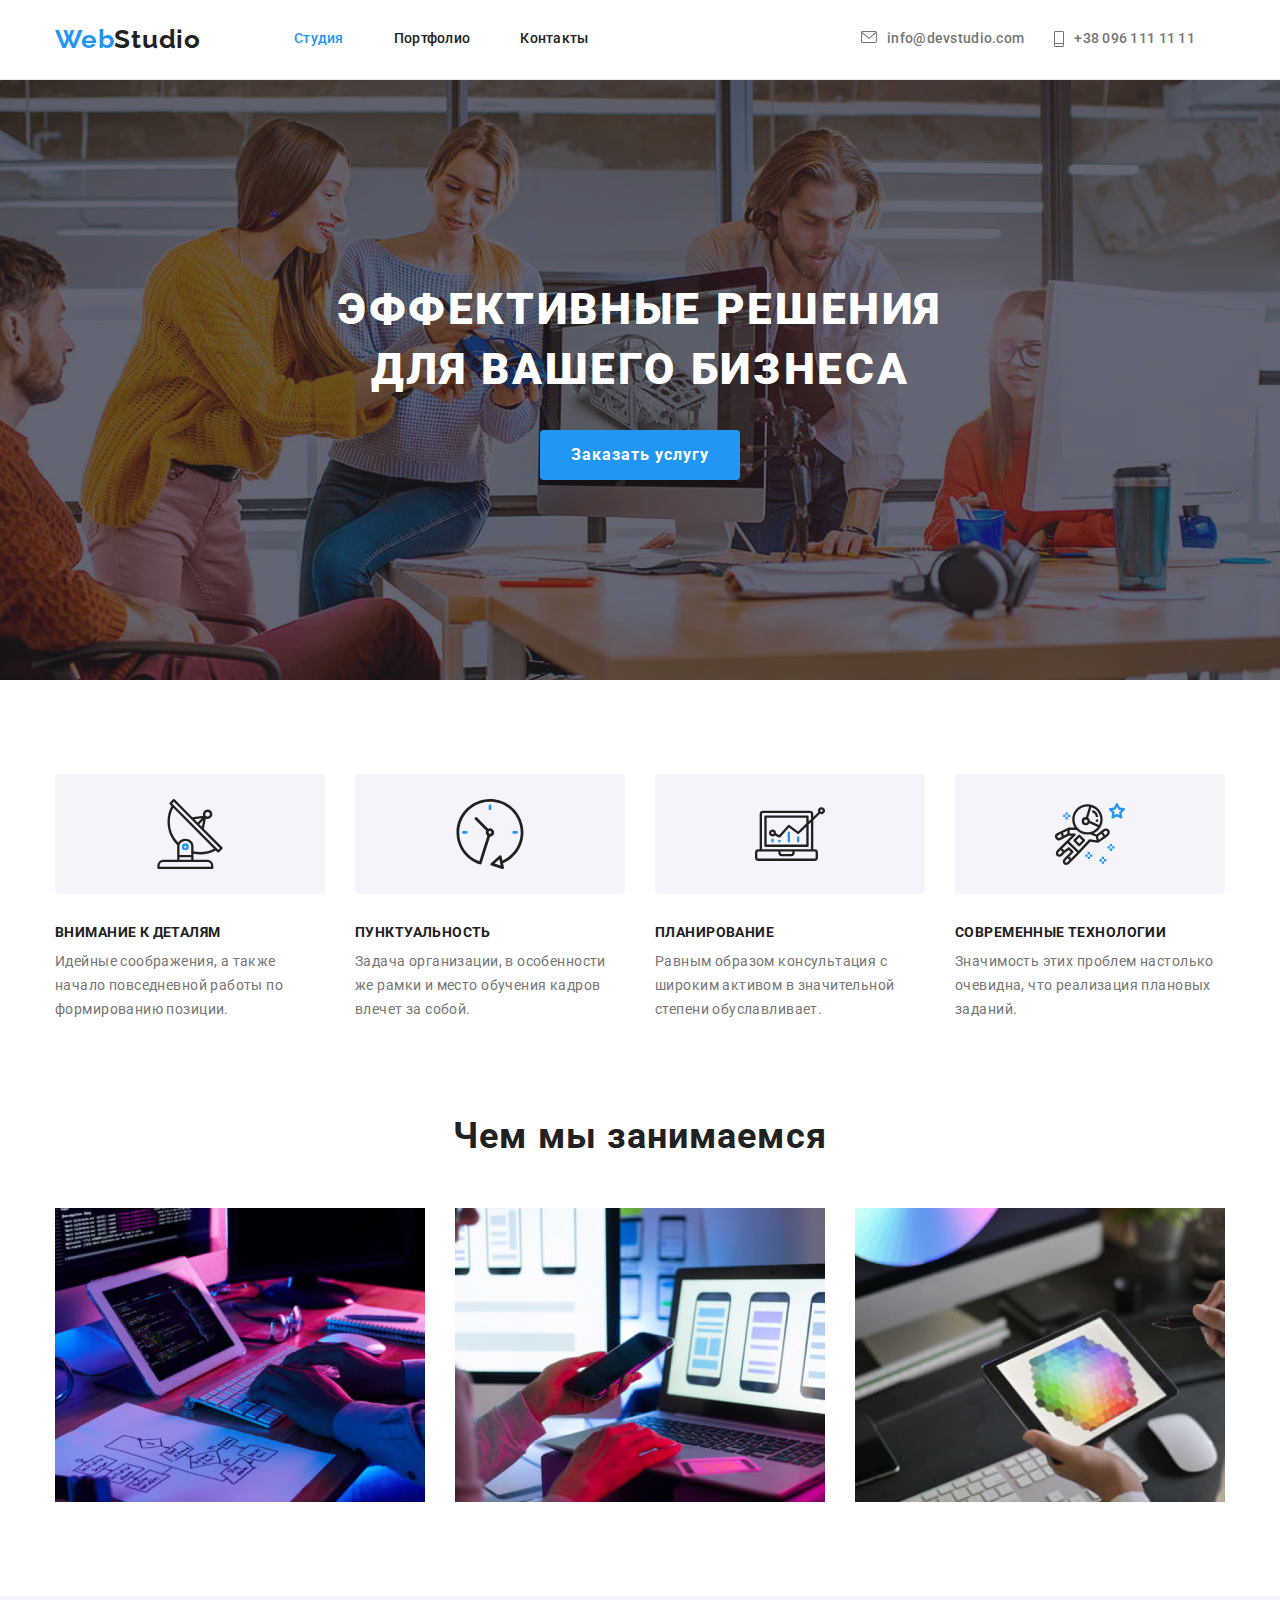
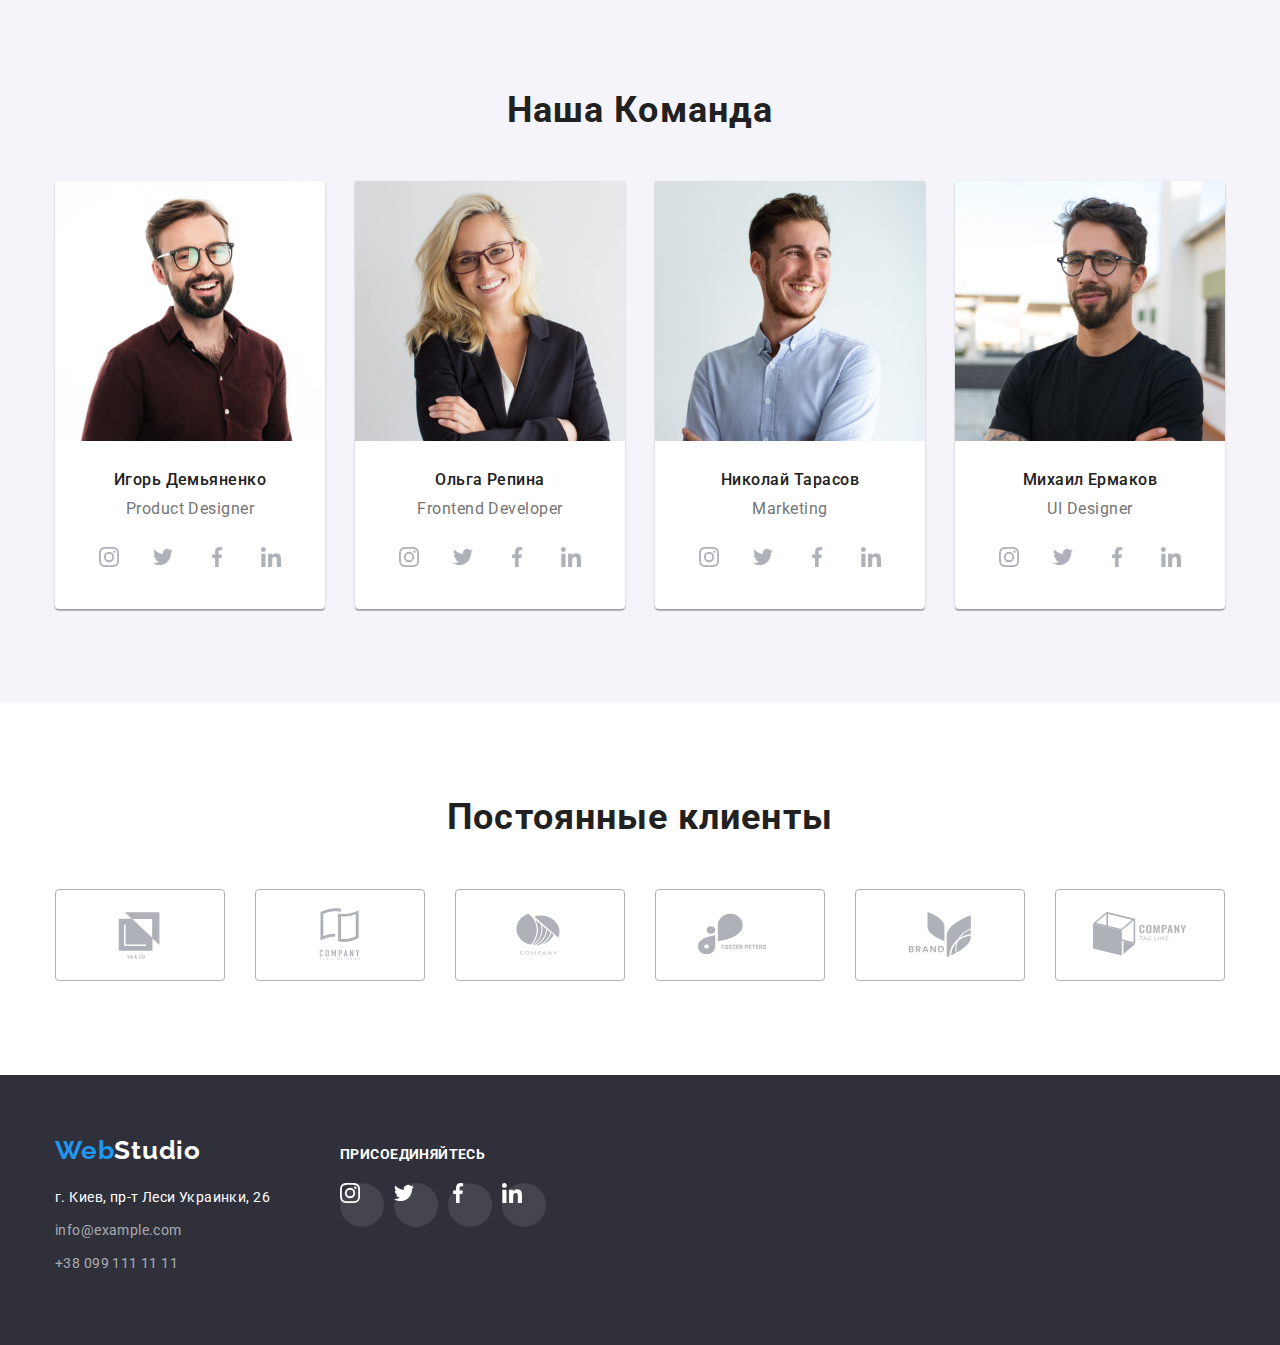
==== commit ed5a3481: "hover-header" ====
--- a/index.html
+++ b/index.html
@@ -35,12 +35,12 @@
                 <a href="#" class="header-link current link">Студия</a>
               </li>
               <li class="header-item">
-                <a href="./portfolio.html" class="header-link link"
+                <a class="header-link link" href="./portfolio.html"
                   >Портфолио</a
                 >
               </li>
               <li class="header-item">
-                <a href="#" class="header-link link">Контакты</a>
+                <a class="header-link link" href="#">Контакты</a>
               </li>
             </ul>
           </nav>
--- a/css/styles.css
+++ b/css/styles.css
@@ -109,7 +109,6 @@
 /* ------HEADER------ */
 
 .header {
-  display: flex;
   justify-content: space-between;
   justify-content: center;
   height: 80px;
@@ -137,7 +136,7 @@
   font-style: normal;
   font-weight: 500;
   font-size: 14px;
-  line-height: 16px;
+  line-height: 1.14;
   letter-spacing: 0.02em;
 }
 
@@ -155,6 +154,7 @@
 }
 
 .header-link {
+  display: flex;
   align-items: center;
   font-weight: 500;
   font-size: 14px;
@@ -168,9 +168,11 @@
 }
 
 .navigation-link {
-  margin-left: 50px;
+  display: flex;
+  margin-right: 30px;
   color: var(--link-color);
 }
+
 .navigation-link:hover,
 .navigation-link:focus {
   color: var(--accent-color);
@@ -186,6 +188,7 @@
   align-items: center;
   justify-content: center;
   margin-right: 10px;
+  fill: currentColor;
 }
 .header-svg:hover,
 .header-svg:focus {
@@ -193,7 +196,6 @@
 }
 
 .header-item {
-  display: flex;
   align-items: center;
   padding-right: 50px;
 }
@@ -556,6 +558,11 @@
   background-color: var(--accent-color);
 }
 
+.footer-social-link {
+  display: flex;
+  align-items: center;
+}
+
 .footer-social-svg {
   width: 20px;
   height: 20px;
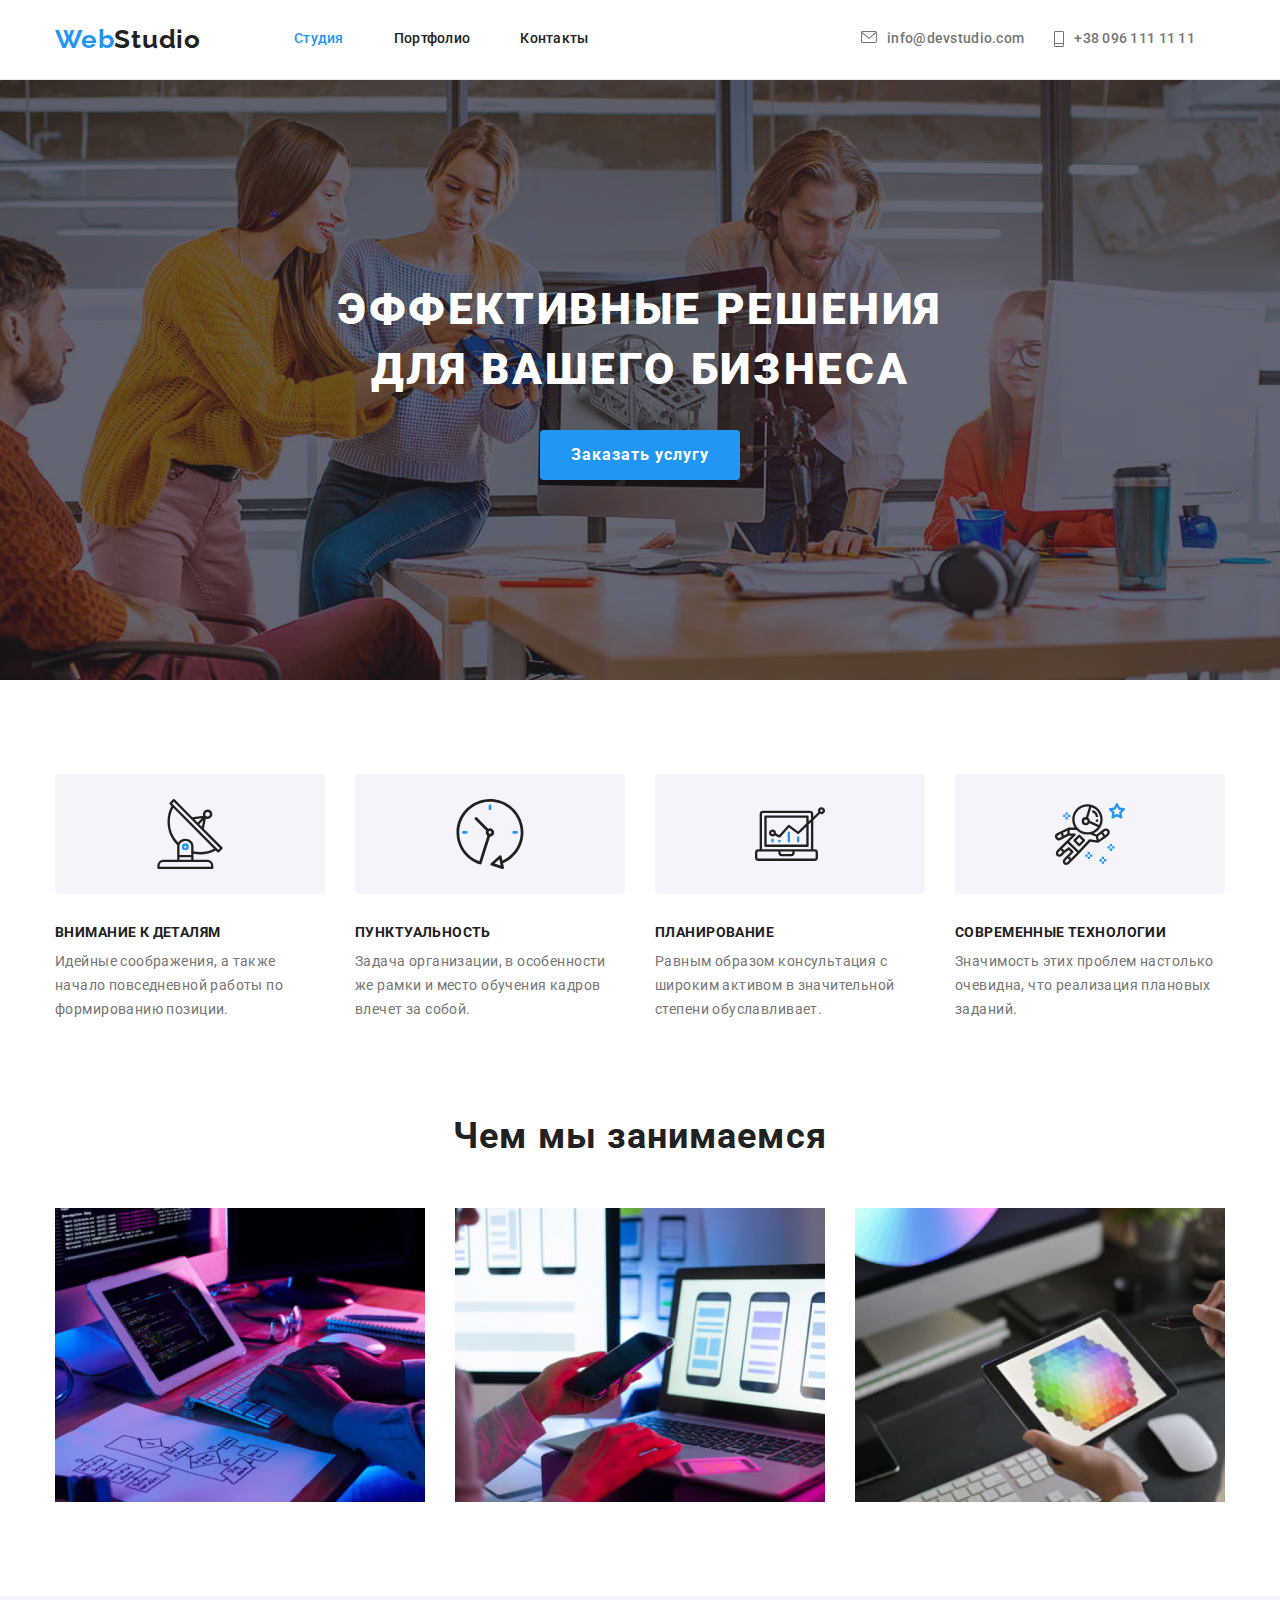
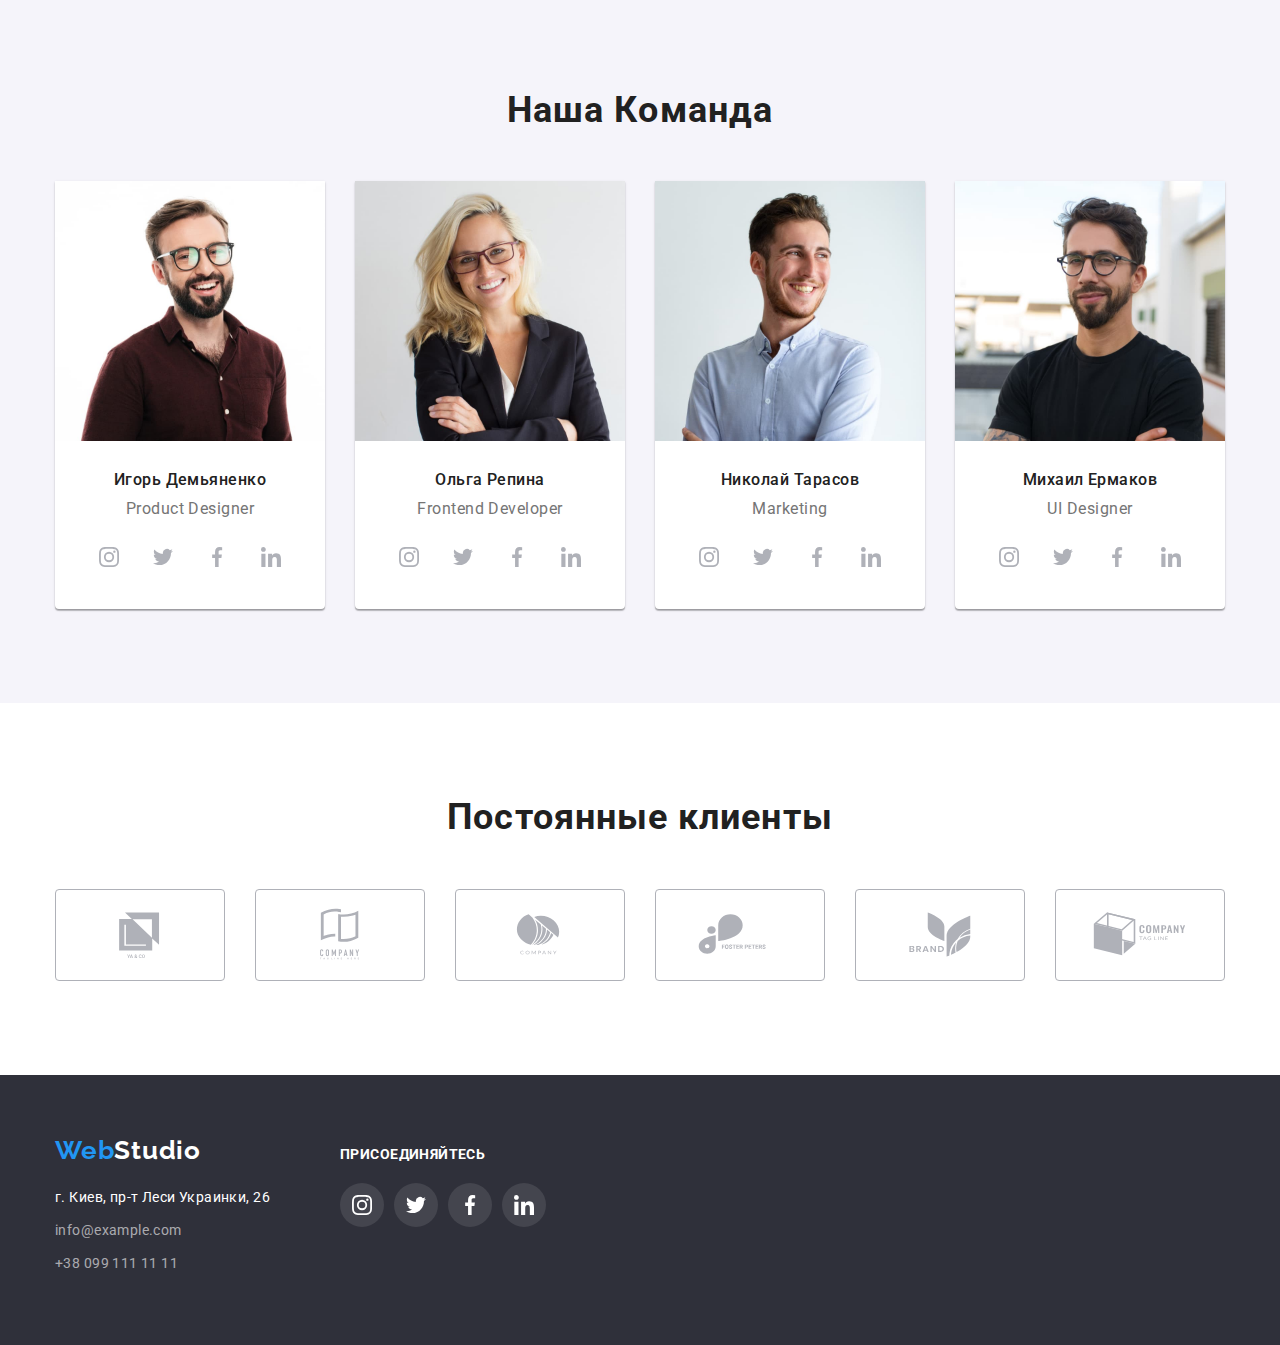
==== commit 4d7bb81c: "валидатор +" ====
--- a/index.html
+++ b/index.html
@@ -574,28 +574,28 @@
           <ul class="footer-social-list list">
             <li class="footer-social-item">
               <a class="footer-social-link link">
-                <svg class="footer-social-svg">
+                <svg class="footer-social-svg" width="20" height="20">
                   <use href="./img/icons.svg#icon-instagram"></use>
                 </svg>
               </a>
             </li>
             <li class="footer-social-item">
               <a class="footer-social-link link">
-                <svg class="footer-social-svg">
+                <svg class="footer-social-svg" width="20" height="20">
                   <use href="./img/icons.svg#icon-twitter"></use>
                 </svg>
               </a>
             </li>
             <li class="footer-social-item">
               <a class="footer-social-link link">
-                <svg class="footer-social-svg">
+                <svg class="footer-social-svg" width="20" height="20">
                   <use href="./img/icons.svg#icon-facebook"></use>
                 </svg>
               </a>
             </li>
             <li class="footer-social-item">
               <a class="footer-social-link link">
-                <svg class="footer-social-svg">
+                <svg class="footer-social-svg" width="20" height="20">
                   <use href="./img/icons.svg#icon-linkedin"></use>
                 </svg>
               </a>
--- a/css/styles.css
+++ b/css/styles.css
@@ -416,25 +416,19 @@
 }
 
 .team-social-item {
-  border: none;
-  align-items: center;
-  justify-content: center;
-  margin-right: 10px;
   width: 44px;
   height: 44px;
+  margin-right: 10px;
+}
+
+.team-social-link {
+  width: 100%;
+  height: 100%;
   padding: 12px;
   border-radius: 50%;
+  justify-content: center;
+  display: block;
   color: #afb1b8;
-}
-.team-social-item:hover,
-.team-social-item:focus {
-  background-color: var(--accent-color);
-}
-
-.team-social-link {
-  justify-content: center;
-  display: block;
-  margin-right: 10px;
 }
 .team-social-link:hover,
 .team-social-link:focus {
@@ -456,28 +450,35 @@
 /* ----------CLIENTS--------- */
 .regular-clients-list {
   display: flex;
-  justify-content: space-between;
+  justify-content: center;
+}
+
+.regular-clients-item:not(:last-child) {
+  margin-right: 30px;
 }
 
 .clients-link {
   display: flex;
-  align-items: center;
-  justify-content: center;
+  justify-content: center;
+  align-items: center;
   width: 170px;
   height: 92px;
-  fill: #afb1b8;
   border: 1px solid #afb1b8;
   border-radius: 4px;
-}
-
-.regular-clients-link:hover,
-.regular-clients-link:focus {
+  padding: 16px 32px;
+  color: #afb1b8;
+}
+
+.clients-link:hover,
+.clients-link:focus {
   color: var(--accent-color);
+  border: 1px solid var(--accent-color);
 }
 
 .clients-svg {
   width: 106px;
   height: 60px;
+  fill: currentColor;
 }
 
 /* ------FOOTER------ */
@@ -522,6 +523,7 @@
 }
 
 .footer-social {
+  justify-content: center;
   margin-left: 70px;
 }
 
@@ -537,16 +539,17 @@
 
 .footer-social-list {
   display: flex;
-  justify-content: center;
+  align-items: baseline;
 }
 
 .footer-social-item {
-  align-items: center;
-  justify-content: center;
+  display: flex;
+  justify-content: center;
+  align-items: center;
   width: 44px;
   height: 44px;
   border-radius: 50%;
-  background: rgba(255, 255, 255, 0.1);
+  background-color: rgba(255, 255, 255, 0.1);
   margin-right: 10px;
 }
 .footer-social-item:not(:last-child) {
@@ -560,12 +563,11 @@
 
 .footer-social-link {
   display: flex;
-  align-items: center;
+  align-items: baseline;
 }
 
 .footer-social-svg {
-  width: 20px;
-  height: 20px;
+  align-items: center;
   fill: #ffffff;
 }
 
